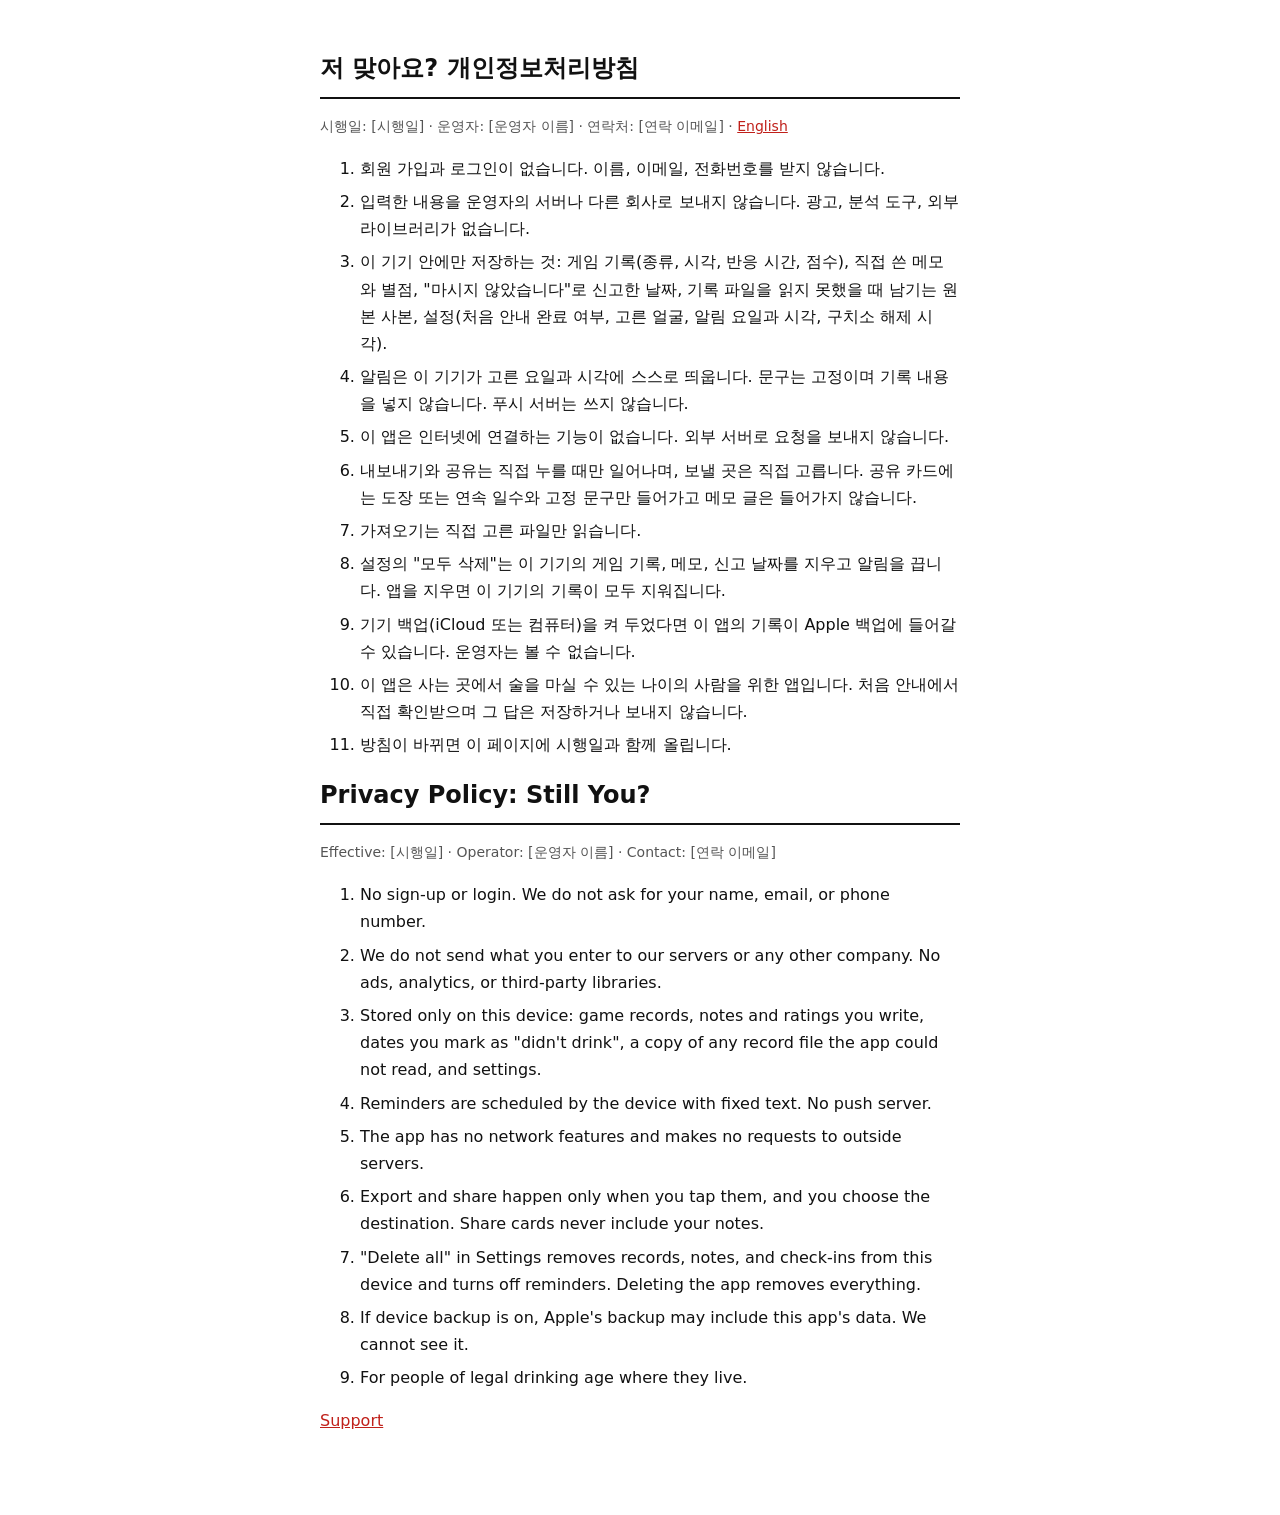
==== privacy.html @ a07ba0b7 "docs: support and privacy pages (placeholders for email and date)" ====
<!doctype html>
<html lang="ko"><head><meta charset="utf-8"><meta name="viewport" content="width=device-width,initial-scale=1">
<title>저 맞아요? 개인정보처리방침</title><link rel="stylesheet" href="style.css"></head>
<body><main>
<h1>저 맞아요? 개인정보처리방침</h1>
<p class="note">시행일: [시행일] · 운영자: [운영자 이름] · 연락처: [연락 이메일] · <a href="#en">English</a></p>
<ol>
<li>회원 가입과 로그인이 없습니다. 이름, 이메일, 전화번호를 받지 않습니다.</li>
<li>입력한 내용을 운영자의 서버나 다른 회사로 보내지 않습니다. 광고, 분석 도구, 외부 라이브러리가 없습니다.</li>
<li>이 기기 안에만 저장하는 것: 게임 기록(종류, 시각, 반응 시간, 점수), 직접 쓴 메모와 별점, "마시지 않았습니다"로 신고한 날짜, 기록 파일을 읽지 못했을 때 남기는 원본 사본, 설정(처음 안내 완료 여부, 고른 얼굴, 알림 요일과 시각, 구치소 해제 시각).</li>
<li>알림은 이 기기가 고른 요일과 시각에 스스로 띄웁니다. 문구는 고정이며 기록 내용을 넣지 않습니다. 푸시 서버는 쓰지 않습니다.</li>
<li>이 앱은 인터넷에 연결하는 기능이 없습니다. 외부 서버로 요청을 보내지 않습니다.</li>
<li>내보내기와 공유는 직접 누를 때만 일어나며, 보낼 곳은 직접 고릅니다. 공유 카드에는 도장 또는 연속 일수와 고정 문구만 들어가고 메모 글은 들어가지 않습니다.</li>
<li>가져오기는 직접 고른 파일만 읽습니다.</li>
<li>설정의 "모두 삭제"는 이 기기의 게임 기록, 메모, 신고 날짜를 지우고 알림을 끕니다. 앱을 지우면 이 기기의 기록이 모두 지워집니다.</li>
<li>기기 백업(iCloud 또는 컴퓨터)을 켜 두었다면 이 앱의 기록이 Apple 백업에 들어갈 수 있습니다. 운영자는 볼 수 없습니다.</li>
<li>이 앱은 사는 곳에서 술을 마실 수 있는 나이의 사람을 위한 앱입니다. 처음 안내에서 직접 확인받으며 그 답은 저장하거나 보내지 않습니다.</li>
<li>방침이 바뀌면 이 페이지에 시행일과 함께 올립니다.</li>
</ol>
<h1 id="en">Privacy Policy: Still You?</h1>
<p class="note">Effective: [시행일] · Operator: [운영자 이름] · Contact: [연락 이메일]</p>
<ol>
<li>No sign-up or login. We do not ask for your name, email, or phone number.</li>
<li>We do not send what you enter to our servers or any other company. No ads, analytics, or third-party libraries.</li>
<li>Stored only on this device: game records, notes and ratings you write, dates you mark as "didn't drink", a copy of any record file the app could not read, and settings.</li>
<li>Reminders are scheduled by the device with fixed text. No push server.</li>
<li>The app has no network features and makes no requests to outside servers.</li>
<li>Export and share happen only when you tap them, and you choose the destination. Share cards never include your notes.</li>
<li>"Delete all" in Settings removes records, notes, and check-ins from this device and turns off reminders. Deleting the app removes everything.</li>
<li>If device backup is on, Apple's backup may include this app's data. We cannot see it.</li>
<li>For people of legal drinking age where they live.</li>
</ol>
<p><a href="index.html">Support</a></p>
</main></body></html>
---- style.css ----
:root{--ink:#111;--sub:#555;--bg:#fff;--line:#111;--mark:#c0201a}
@media (prefers-color-scheme:dark){:root{--ink:#eee;--sub:#aaa;--bg:#111;--line:#eee;--mark:#ff6b63}}
body{margin:0;background:var(--bg);color:var(--ink);font:16px/1.7 -apple-system,"Apple SD Gothic Neo",system-ui,sans-serif}
main{max-width:640px;margin:0 auto;padding:32px 16px 64px}
h1{font-size:24px;border-bottom:2px solid var(--line);padding-bottom:8px}
h2{font-size:18px;margin-top:32px}
a{color:var(--mark)}
.note{color:var(--sub);font-size:14px}
li{margin:6px 0}
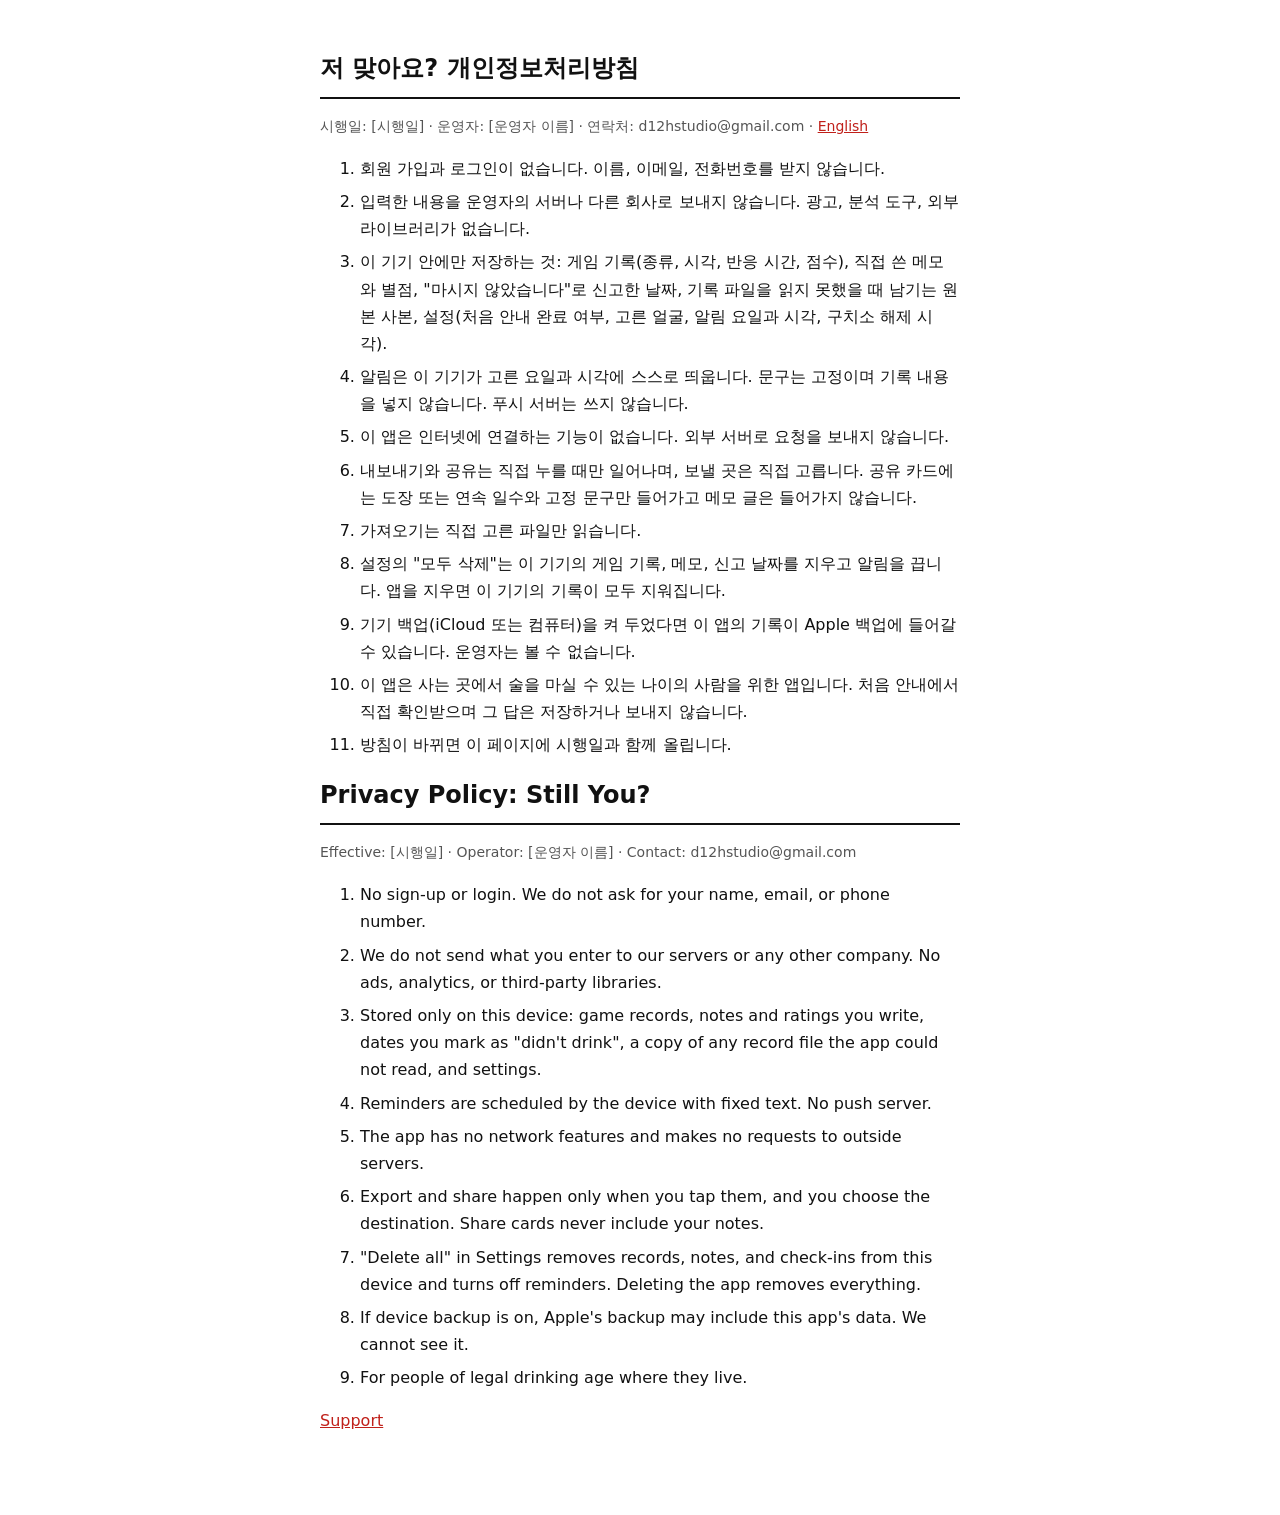
==== commit 0659706d: "docs: fill contact email" ====
--- a/privacy.html
+++ b/privacy.html
@@ -3,7 +3,7 @@
 <title>저 맞아요? 개인정보처리방침</title><link rel="stylesheet" href="style.css"></head>
 <body><main>
 <h1>저 맞아요? 개인정보처리방침</h1>
-<p class="note">시행일: [시행일] · 운영자: [운영자 이름] · 연락처: [연락 이메일] · <a href="#en">English</a></p>
+<p class="note">시행일: [시행일] · 운영자: [운영자 이름] · 연락처: d12hstudio@gmail.com · <a href="#en">English</a></p>
 <ol>
 <li>회원 가입과 로그인이 없습니다. 이름, 이메일, 전화번호를 받지 않습니다.</li>
 <li>입력한 내용을 운영자의 서버나 다른 회사로 보내지 않습니다. 광고, 분석 도구, 외부 라이브러리가 없습니다.</li>
@@ -18,7 +18,7 @@
 <li>방침이 바뀌면 이 페이지에 시행일과 함께 올립니다.</li>
 </ol>
 <h1 id="en">Privacy Policy: Still You?</h1>
-<p class="note">Effective: [시행일] · Operator: [운영자 이름] · Contact: [연락 이메일]</p>
+<p class="note">Effective: [시행일] · Operator: [운영자 이름] · Contact: d12hstudio@gmail.com</p>
 <ol>
 <li>No sign-up or login. We do not ask for your name, email, or phone number.</li>
 <li>We do not send what you enter to our servers or any other company. No ads, analytics, or third-party libraries.</li>
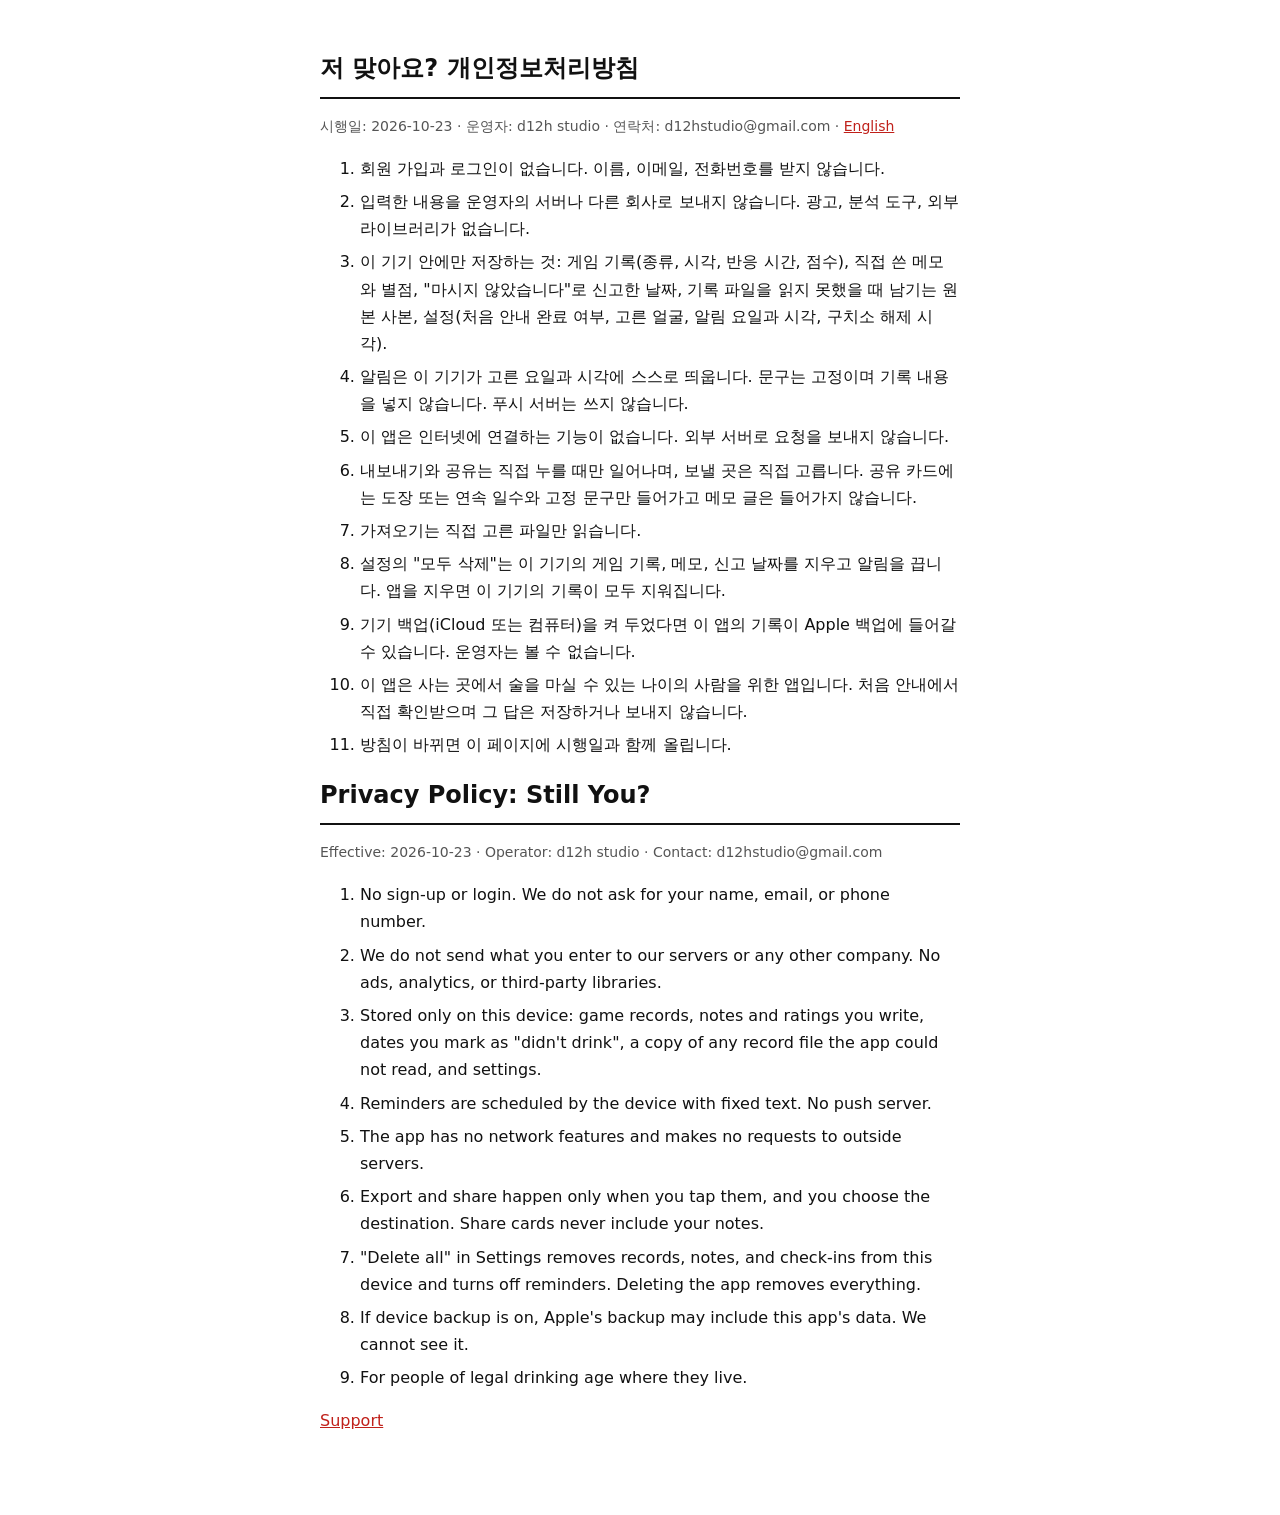
==== commit 7f8b1e82: "docs: fill effective date and operator" ====
--- a/privacy.html
+++ b/privacy.html
@@ -3,7 +3,7 @@
 <title>저 맞아요? 개인정보처리방침</title><link rel="stylesheet" href="style.css"></head>
 <body><main>
 <h1>저 맞아요? 개인정보처리방침</h1>
-<p class="note">시행일: [시행일] · 운영자: [운영자 이름] · 연락처: d12hstudio@gmail.com · <a href="#en">English</a></p>
+<p class="note">시행일: 2026-10-23 · 운영자: d12h studio · 연락처: d12hstudio@gmail.com · <a href="#en">English</a></p>
 <ol>
 <li>회원 가입과 로그인이 없습니다. 이름, 이메일, 전화번호를 받지 않습니다.</li>
 <li>입력한 내용을 운영자의 서버나 다른 회사로 보내지 않습니다. 광고, 분석 도구, 외부 라이브러리가 없습니다.</li>
@@ -18,7 +18,7 @@
 <li>방침이 바뀌면 이 페이지에 시행일과 함께 올립니다.</li>
 </ol>
 <h1 id="en">Privacy Policy: Still You?</h1>
-<p class="note">Effective: [시행일] · Operator: [운영자 이름] · Contact: d12hstudio@gmail.com</p>
+<p class="note">Effective: 2026-10-23 · Operator: d12h studio · Contact: d12hstudio@gmail.com</p>
 <ol>
 <li>No sign-up or login. We do not ask for your name, email, or phone number.</li>
 <li>We do not send what you enter to our servers or any other company. No ads, analytics, or third-party libraries.</li>
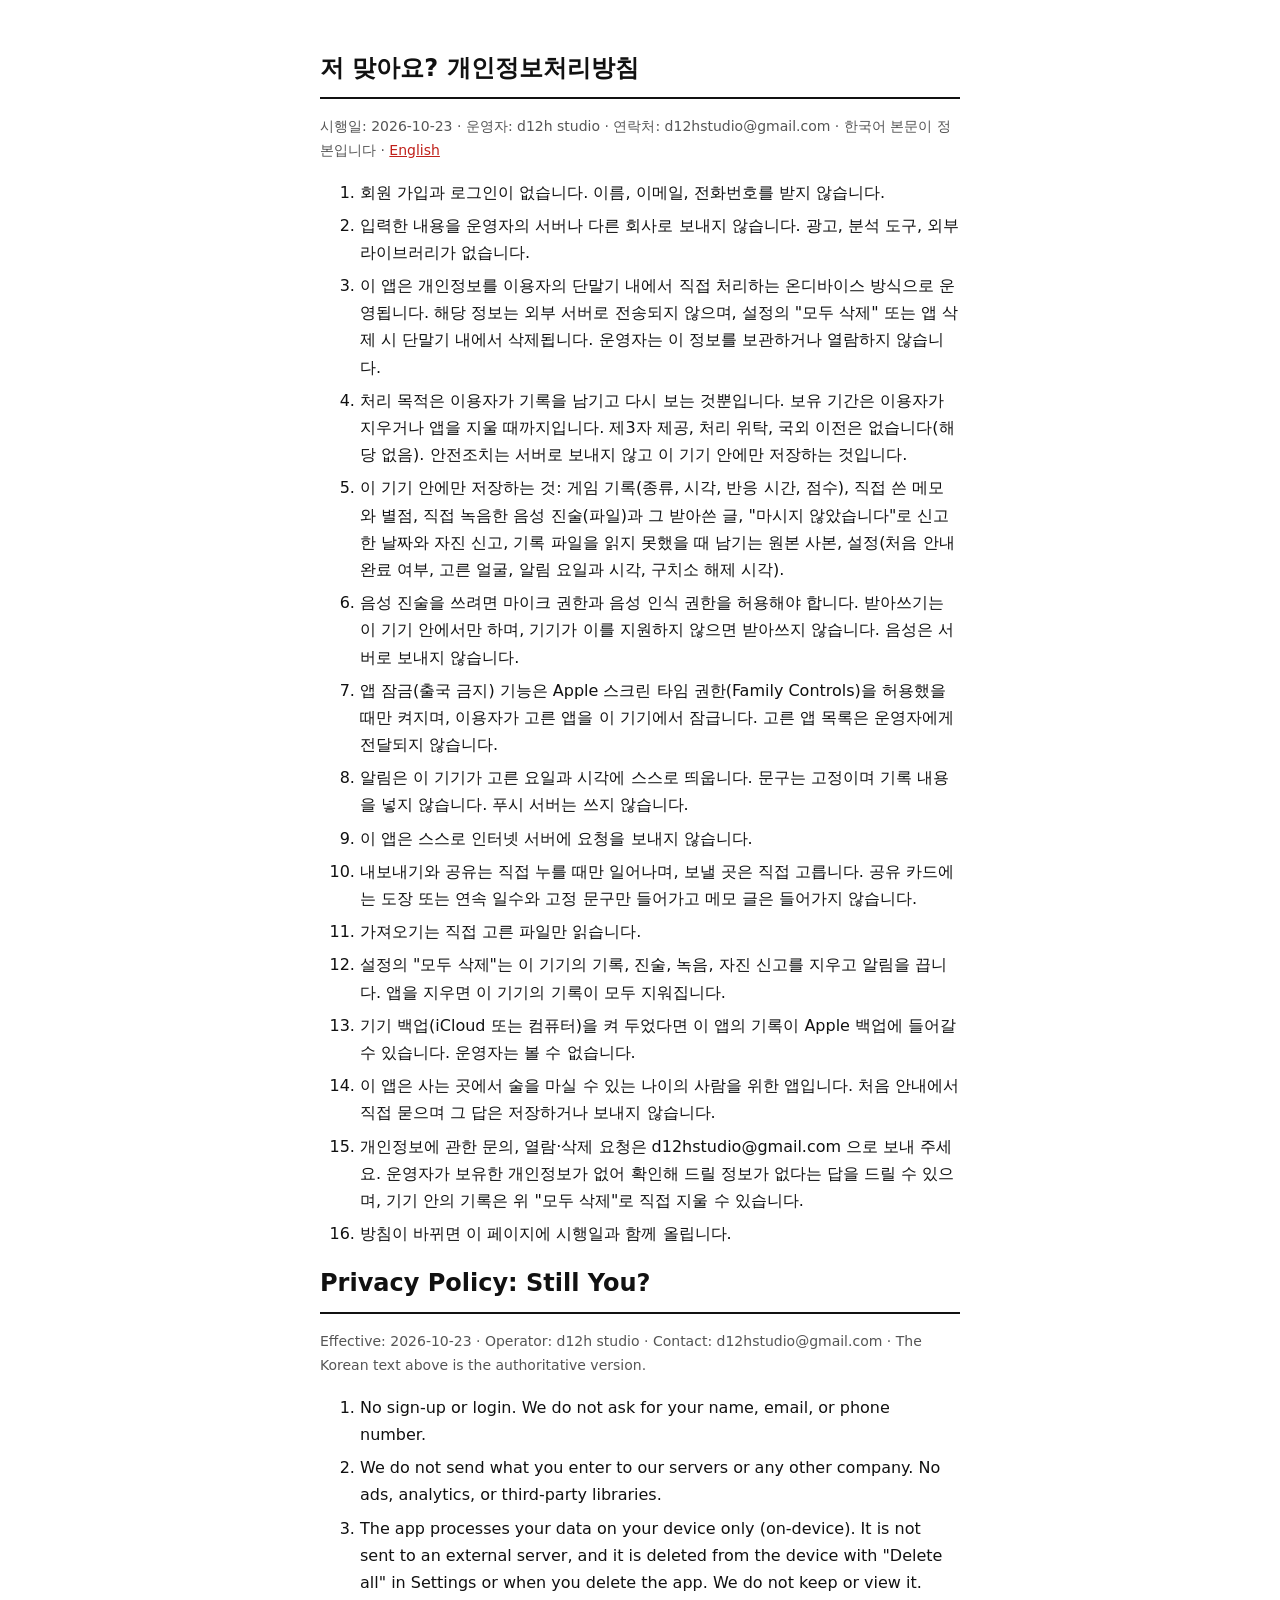
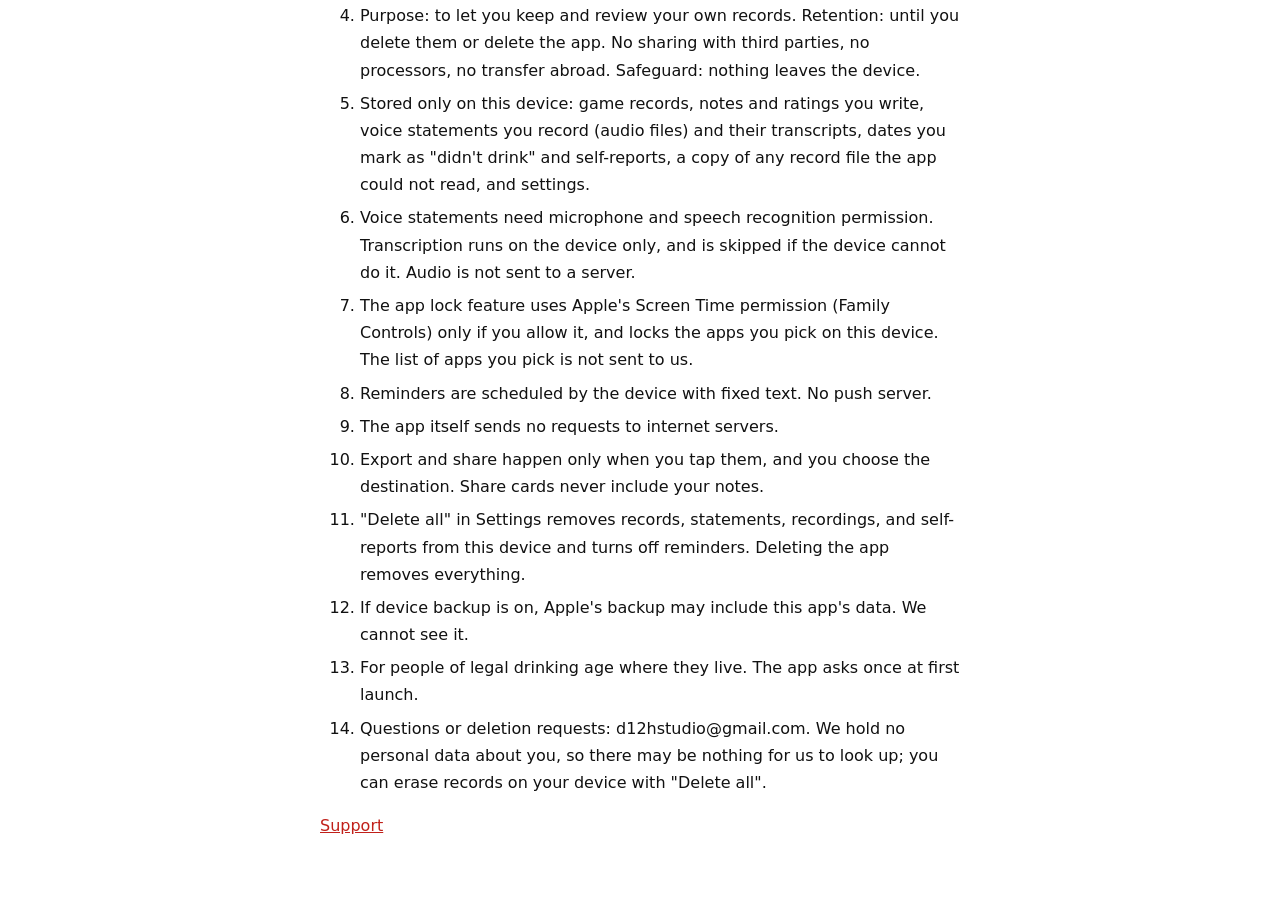
==== commit 7ea515d2: "docs: privacy policy covers voice, app lock, retention, on-device wording" ====
--- a/privacy.html
+++ b/privacy.html
@@ -3,32 +3,42 @@
 <title>저 맞아요? 개인정보처리방침</title><link rel="stylesheet" href="style.css"></head>
 <body><main>
 <h1>저 맞아요? 개인정보처리방침</h1>
-<p class="note">시행일: 2026-10-23 · 운영자: d12h studio · 연락처: d12hstudio@gmail.com · <a href="#en">English</a></p>
+<p class="note">시행일: 2026-10-23 · 운영자: d12h studio · 연락처: d12hstudio@gmail.com · 한국어 본문이 정본입니다 · <a href="#en">English</a></p>
 <ol>
 <li>회원 가입과 로그인이 없습니다. 이름, 이메일, 전화번호를 받지 않습니다.</li>
 <li>입력한 내용을 운영자의 서버나 다른 회사로 보내지 않습니다. 광고, 분석 도구, 외부 라이브러리가 없습니다.</li>
-<li>이 기기 안에만 저장하는 것: 게임 기록(종류, 시각, 반응 시간, 점수), 직접 쓴 메모와 별점, "마시지 않았습니다"로 신고한 날짜, 기록 파일을 읽지 못했을 때 남기는 원본 사본, 설정(처음 안내 완료 여부, 고른 얼굴, 알림 요일과 시각, 구치소 해제 시각).</li>
+<li>이 앱은 개인정보를 이용자의 단말기 내에서 직접 처리하는 온디바이스 방식으로 운영됩니다. 해당 정보는 외부 서버로 전송되지 않으며, 설정의 "모두 삭제" 또는 앱 삭제 시 단말기 내에서 삭제됩니다. 운영자는 이 정보를 보관하거나 열람하지 않습니다.</li>
+<li>처리 목적은 이용자가 기록을 남기고 다시 보는 것뿐입니다. 보유 기간은 이용자가 지우거나 앱을 지울 때까지입니다. 제3자 제공, 처리 위탁, 국외 이전은 없습니다(해당 없음). 안전조치는 서버로 보내지 않고 이 기기 안에만 저장하는 것입니다.</li>
+<li>이 기기 안에만 저장하는 것: 게임 기록(종류, 시각, 반응 시간, 점수), 직접 쓴 메모와 별점, 직접 녹음한 음성 진술(파일)과 그 받아쓴 글, "마시지 않았습니다"로 신고한 날짜와 자진 신고, 기록 파일을 읽지 못했을 때 남기는 원본 사본, 설정(처음 안내 완료 여부, 고른 얼굴, 알림 요일과 시각, 구치소 해제 시각).</li>
+<li>음성 진술을 쓰려면 마이크 권한과 음성 인식 권한을 허용해야 합니다. 받아쓰기는 이 기기 안에서만 하며, 기기가 이를 지원하지 않으면 받아쓰지 않습니다. 음성은 서버로 보내지 않습니다.</li>
+<li>앱 잠금(출국 금지) 기능은 Apple 스크린 타임 권한(Family Controls)을 허용했을 때만 켜지며, 이용자가 고른 앱을 이 기기에서 잠급니다. 고른 앱 목록은 운영자에게 전달되지 않습니다.</li>
 <li>알림은 이 기기가 고른 요일과 시각에 스스로 띄웁니다. 문구는 고정이며 기록 내용을 넣지 않습니다. 푸시 서버는 쓰지 않습니다.</li>
-<li>이 앱은 인터넷에 연결하는 기능이 없습니다. 외부 서버로 요청을 보내지 않습니다.</li>
+<li>이 앱은 스스로 인터넷 서버에 요청을 보내지 않습니다.</li>
 <li>내보내기와 공유는 직접 누를 때만 일어나며, 보낼 곳은 직접 고릅니다. 공유 카드에는 도장 또는 연속 일수와 고정 문구만 들어가고 메모 글은 들어가지 않습니다.</li>
 <li>가져오기는 직접 고른 파일만 읽습니다.</li>
-<li>설정의 "모두 삭제"는 이 기기의 게임 기록, 메모, 신고 날짜를 지우고 알림을 끕니다. 앱을 지우면 이 기기의 기록이 모두 지워집니다.</li>
+<li>설정의 "모두 삭제"는 이 기기의 기록, 진술, 녹음, 자진 신고를 지우고 알림을 끕니다. 앱을 지우면 이 기기의 기록이 모두 지워집니다.</li>
 <li>기기 백업(iCloud 또는 컴퓨터)을 켜 두었다면 이 앱의 기록이 Apple 백업에 들어갈 수 있습니다. 운영자는 볼 수 없습니다.</li>
-<li>이 앱은 사는 곳에서 술을 마실 수 있는 나이의 사람을 위한 앱입니다. 처음 안내에서 직접 확인받으며 그 답은 저장하거나 보내지 않습니다.</li>
+<li>이 앱은 사는 곳에서 술을 마실 수 있는 나이의 사람을 위한 앱입니다. 처음 안내에서 직접 묻으며 그 답은 저장하거나 보내지 않습니다.</li>
+<li>개인정보에 관한 문의, 열람·삭제 요청은 d12hstudio@gmail.com 으로 보내 주세요. 운영자가 보유한 개인정보가 없어 확인해 드릴 정보가 없다는 답을 드릴 수 있으며, 기기 안의 기록은 위 "모두 삭제"로 직접 지울 수 있습니다.</li>
 <li>방침이 바뀌면 이 페이지에 시행일과 함께 올립니다.</li>
 </ol>
 <h1 id="en">Privacy Policy: Still You?</h1>
-<p class="note">Effective: 2026-10-23 · Operator: d12h studio · Contact: d12hstudio@gmail.com</p>
+<p class="note">Effective: 2026-10-23 · Operator: d12h studio · Contact: d12hstudio@gmail.com · The Korean text above is the authoritative version.</p>
 <ol>
 <li>No sign-up or login. We do not ask for your name, email, or phone number.</li>
 <li>We do not send what you enter to our servers or any other company. No ads, analytics, or third-party libraries.</li>
-<li>Stored only on this device: game records, notes and ratings you write, dates you mark as "didn't drink", a copy of any record file the app could not read, and settings.</li>
+<li>The app processes your data on your device only (on-device). It is not sent to an external server, and it is deleted from the device with "Delete all" in Settings or when you delete the app. We do not keep or view it.</li>
+<li>Purpose: to let you keep and review your own records. Retention: until you delete them or delete the app. No sharing with third parties, no processors, no transfer abroad. Safeguard: nothing leaves the device.</li>
+<li>Stored only on this device: game records, notes and ratings you write, voice statements you record (audio files) and their transcripts, dates you mark as "didn't drink" and self-reports, a copy of any record file the app could not read, and settings.</li>
+<li>Voice statements need microphone and speech recognition permission. Transcription runs on the device only, and is skipped if the device cannot do it. Audio is not sent to a server.</li>
+<li>The app lock feature uses Apple's Screen Time permission (Family Controls) only if you allow it, and locks the apps you pick on this device. The list of apps you pick is not sent to us.</li>
 <li>Reminders are scheduled by the device with fixed text. No push server.</li>
-<li>The app has no network features and makes no requests to outside servers.</li>
+<li>The app itself sends no requests to internet servers.</li>
 <li>Export and share happen only when you tap them, and you choose the destination. Share cards never include your notes.</li>
-<li>"Delete all" in Settings removes records, notes, and check-ins from this device and turns off reminders. Deleting the app removes everything.</li>
+<li>"Delete all" in Settings removes records, statements, recordings, and self-reports from this device and turns off reminders. Deleting the app removes everything.</li>
 <li>If device backup is on, Apple's backup may include this app's data. We cannot see it.</li>
-<li>For people of legal drinking age where they live.</li>
+<li>For people of legal drinking age where they live. The app asks once at first launch.</li>
+<li>Questions or deletion requests: d12hstudio@gmail.com. We hold no personal data about you, so there may be nothing for us to look up; you can erase records on your device with "Delete all".</li>
 </ol>
 <p><a href="index.html">Support</a></p>
 </main></body></html>
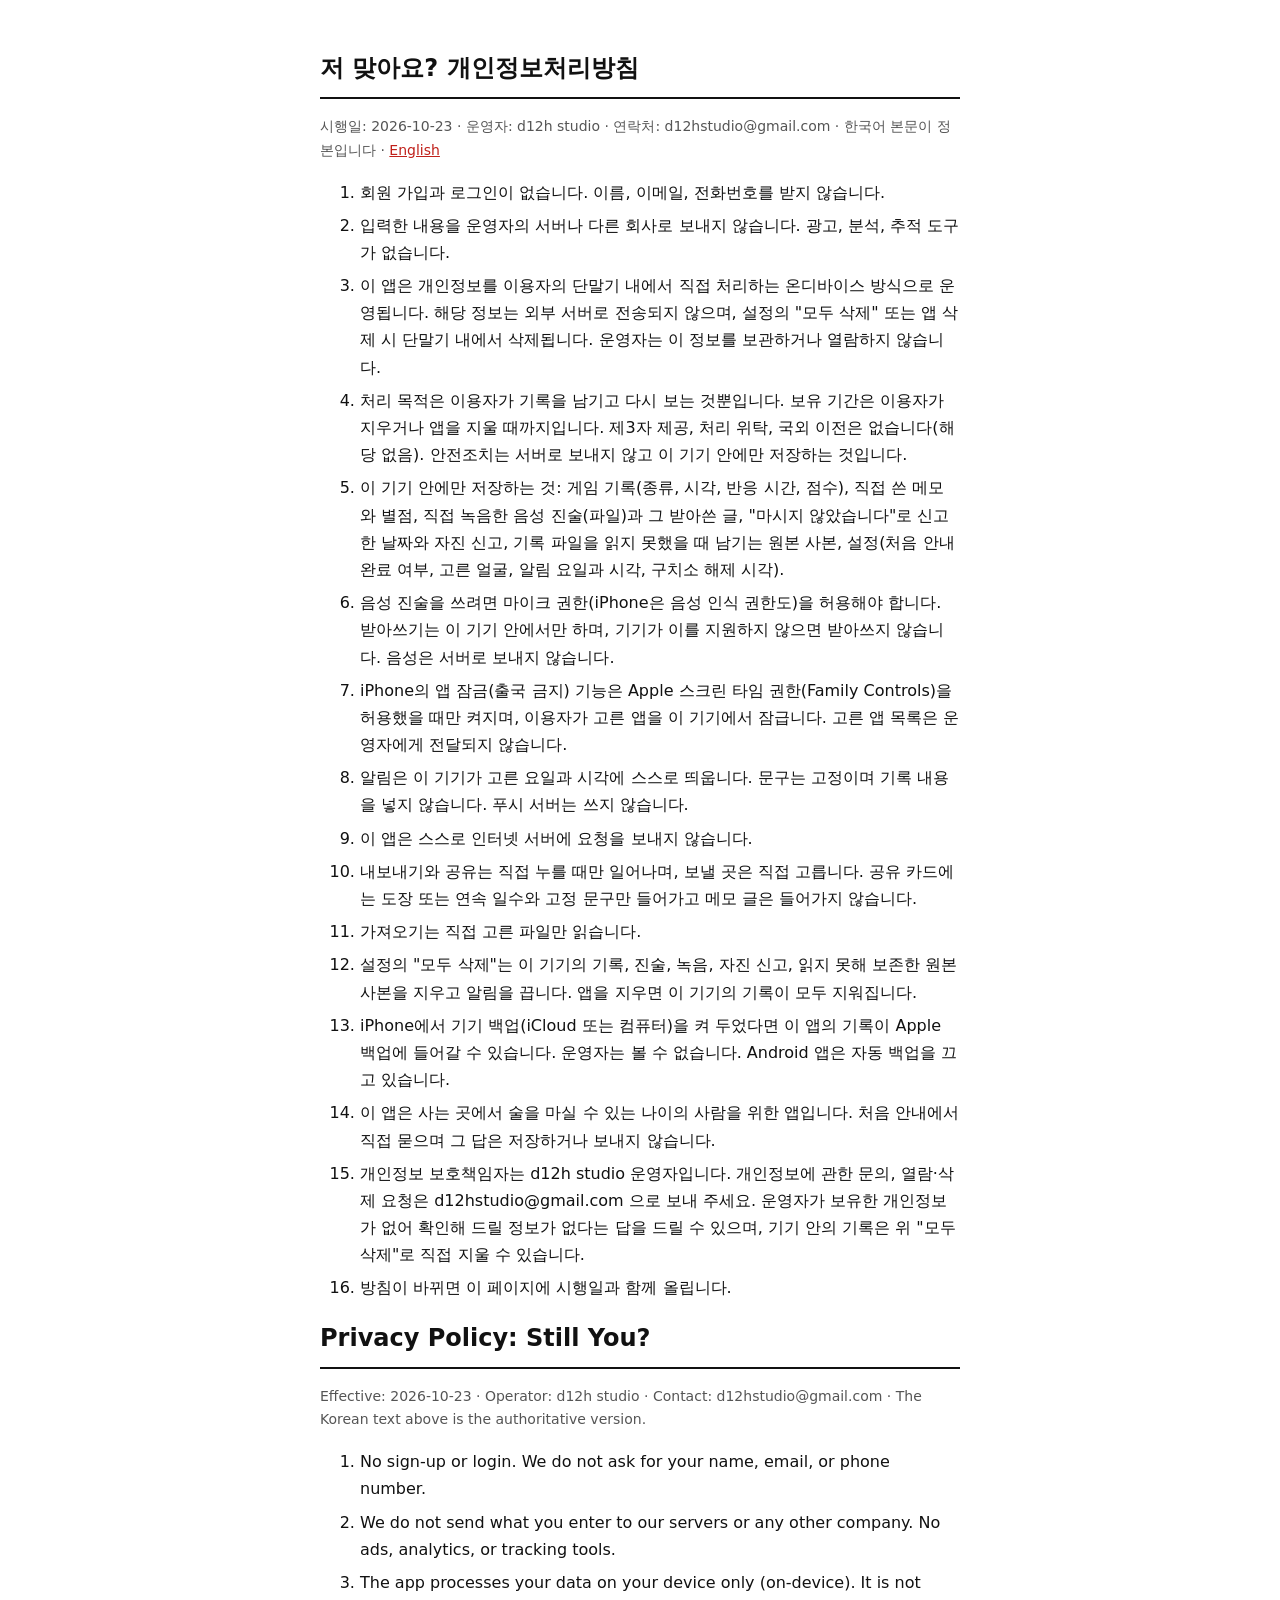
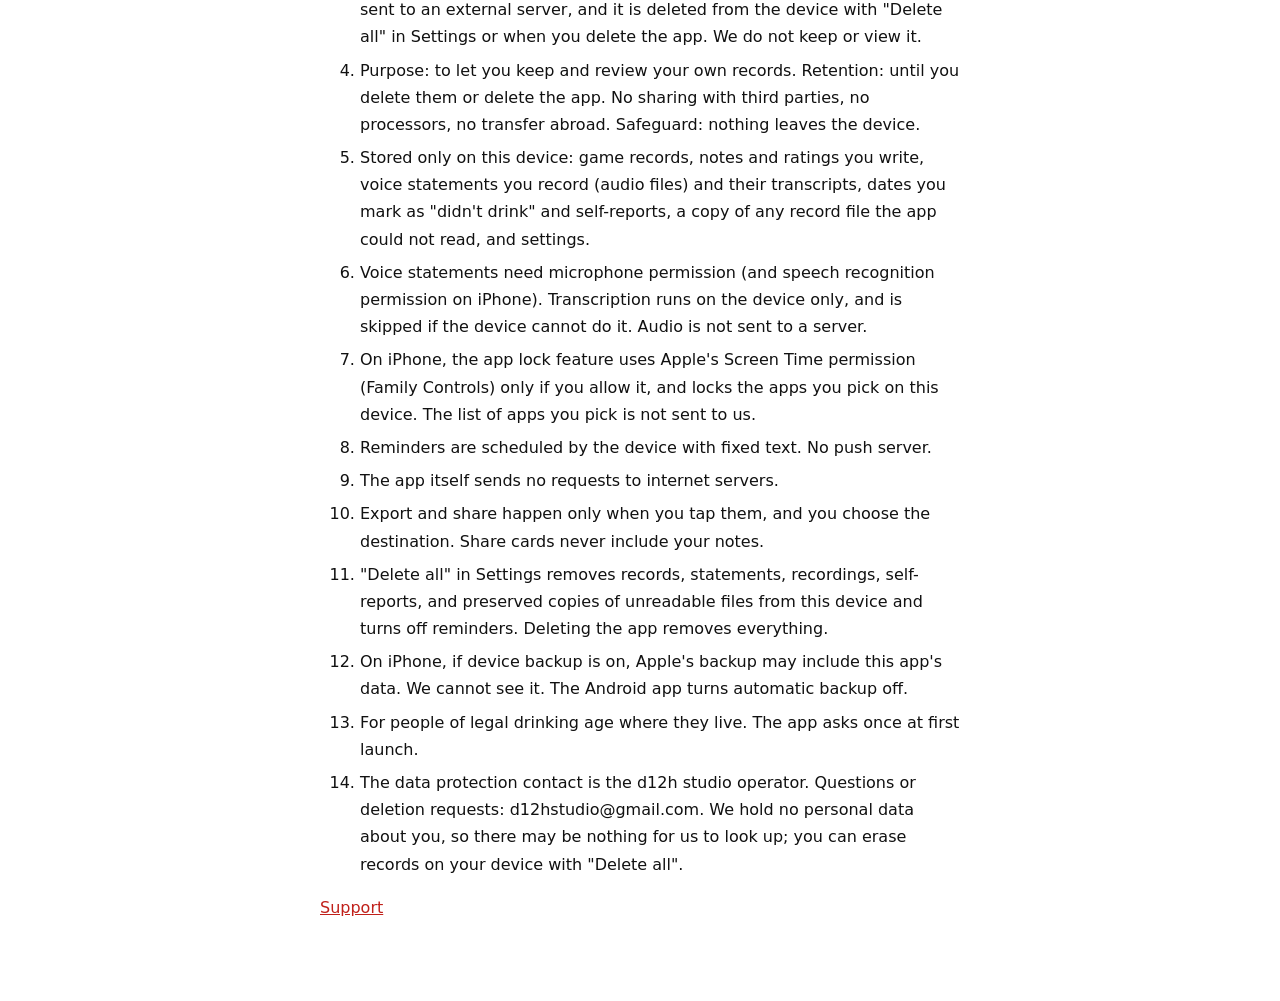
==== commit 3233c4e4: "docs: privacy policy iPhone and Android differences, data protection contact" ====
--- a/privacy.html
+++ b/privacy.html
@@ -6,39 +6,39 @@
 <p class="note">시행일: 2026-10-23 · 운영자: d12h studio · 연락처: d12hstudio@gmail.com · 한국어 본문이 정본입니다 · <a href="#en">English</a></p>
 <ol>
 <li>회원 가입과 로그인이 없습니다. 이름, 이메일, 전화번호를 받지 않습니다.</li>
-<li>입력한 내용을 운영자의 서버나 다른 회사로 보내지 않습니다. 광고, 분석 도구, 외부 라이브러리가 없습니다.</li>
+<li>입력한 내용을 운영자의 서버나 다른 회사로 보내지 않습니다. 광고, 분석, 추적 도구가 없습니다.</li>
 <li>이 앱은 개인정보를 이용자의 단말기 내에서 직접 처리하는 온디바이스 방식으로 운영됩니다. 해당 정보는 외부 서버로 전송되지 않으며, 설정의 "모두 삭제" 또는 앱 삭제 시 단말기 내에서 삭제됩니다. 운영자는 이 정보를 보관하거나 열람하지 않습니다.</li>
 <li>처리 목적은 이용자가 기록을 남기고 다시 보는 것뿐입니다. 보유 기간은 이용자가 지우거나 앱을 지울 때까지입니다. 제3자 제공, 처리 위탁, 국외 이전은 없습니다(해당 없음). 안전조치는 서버로 보내지 않고 이 기기 안에만 저장하는 것입니다.</li>
 <li>이 기기 안에만 저장하는 것: 게임 기록(종류, 시각, 반응 시간, 점수), 직접 쓴 메모와 별점, 직접 녹음한 음성 진술(파일)과 그 받아쓴 글, "마시지 않았습니다"로 신고한 날짜와 자진 신고, 기록 파일을 읽지 못했을 때 남기는 원본 사본, 설정(처음 안내 완료 여부, 고른 얼굴, 알림 요일과 시각, 구치소 해제 시각).</li>
-<li>음성 진술을 쓰려면 마이크 권한과 음성 인식 권한을 허용해야 합니다. 받아쓰기는 이 기기 안에서만 하며, 기기가 이를 지원하지 않으면 받아쓰지 않습니다. 음성은 서버로 보내지 않습니다.</li>
-<li>앱 잠금(출국 금지) 기능은 Apple 스크린 타임 권한(Family Controls)을 허용했을 때만 켜지며, 이용자가 고른 앱을 이 기기에서 잠급니다. 고른 앱 목록은 운영자에게 전달되지 않습니다.</li>
+<li>음성 진술을 쓰려면 마이크 권한(iPhone은 음성 인식 권한도)을 허용해야 합니다. 받아쓰기는 이 기기 안에서만 하며, 기기가 이를 지원하지 않으면 받아쓰지 않습니다. 음성은 서버로 보내지 않습니다.</li>
+<li>iPhone의 앱 잠금(출국 금지) 기능은 Apple 스크린 타임 권한(Family Controls)을 허용했을 때만 켜지며, 이용자가 고른 앱을 이 기기에서 잠급니다. 고른 앱 목록은 운영자에게 전달되지 않습니다.</li>
 <li>알림은 이 기기가 고른 요일과 시각에 스스로 띄웁니다. 문구는 고정이며 기록 내용을 넣지 않습니다. 푸시 서버는 쓰지 않습니다.</li>
 <li>이 앱은 스스로 인터넷 서버에 요청을 보내지 않습니다.</li>
 <li>내보내기와 공유는 직접 누를 때만 일어나며, 보낼 곳은 직접 고릅니다. 공유 카드에는 도장 또는 연속 일수와 고정 문구만 들어가고 메모 글은 들어가지 않습니다.</li>
 <li>가져오기는 직접 고른 파일만 읽습니다.</li>
-<li>설정의 "모두 삭제"는 이 기기의 기록, 진술, 녹음, 자진 신고를 지우고 알림을 끕니다. 앱을 지우면 이 기기의 기록이 모두 지워집니다.</li>
-<li>기기 백업(iCloud 또는 컴퓨터)을 켜 두었다면 이 앱의 기록이 Apple 백업에 들어갈 수 있습니다. 운영자는 볼 수 없습니다.</li>
+<li>설정의 "모두 삭제"는 이 기기의 기록, 진술, 녹음, 자진 신고, 읽지 못해 보존한 원본 사본을 지우고 알림을 끕니다. 앱을 지우면 이 기기의 기록이 모두 지워집니다.</li>
+<li>iPhone에서 기기 백업(iCloud 또는 컴퓨터)을 켜 두었다면 이 앱의 기록이 Apple 백업에 들어갈 수 있습니다. 운영자는 볼 수 없습니다. Android 앱은 자동 백업을 끄고 있습니다.</li>
 <li>이 앱은 사는 곳에서 술을 마실 수 있는 나이의 사람을 위한 앱입니다. 처음 안내에서 직접 묻으며 그 답은 저장하거나 보내지 않습니다.</li>
-<li>개인정보에 관한 문의, 열람·삭제 요청은 d12hstudio@gmail.com 으로 보내 주세요. 운영자가 보유한 개인정보가 없어 확인해 드릴 정보가 없다는 답을 드릴 수 있으며, 기기 안의 기록은 위 "모두 삭제"로 직접 지울 수 있습니다.</li>
+<li>개인정보 보호책임자는 d12h studio 운영자입니다. 개인정보에 관한 문의, 열람·삭제 요청은 d12hstudio@gmail.com 으로 보내 주세요. 운영자가 보유한 개인정보가 없어 확인해 드릴 정보가 없다는 답을 드릴 수 있으며, 기기 안의 기록은 위 "모두 삭제"로 직접 지울 수 있습니다.</li>
 <li>방침이 바뀌면 이 페이지에 시행일과 함께 올립니다.</li>
 </ol>
 <h1 id="en">Privacy Policy: Still You?</h1>
 <p class="note">Effective: 2026-10-23 · Operator: d12h studio · Contact: d12hstudio@gmail.com · The Korean text above is the authoritative version.</p>
 <ol>
 <li>No sign-up or login. We do not ask for your name, email, or phone number.</li>
-<li>We do not send what you enter to our servers or any other company. No ads, analytics, or third-party libraries.</li>
+<li>We do not send what you enter to our servers or any other company. No ads, analytics, or tracking tools.</li>
 <li>The app processes your data on your device only (on-device). It is not sent to an external server, and it is deleted from the device with "Delete all" in Settings or when you delete the app. We do not keep or view it.</li>
 <li>Purpose: to let you keep and review your own records. Retention: until you delete them or delete the app. No sharing with third parties, no processors, no transfer abroad. Safeguard: nothing leaves the device.</li>
 <li>Stored only on this device: game records, notes and ratings you write, voice statements you record (audio files) and their transcripts, dates you mark as "didn't drink" and self-reports, a copy of any record file the app could not read, and settings.</li>
-<li>Voice statements need microphone and speech recognition permission. Transcription runs on the device only, and is skipped if the device cannot do it. Audio is not sent to a server.</li>
-<li>The app lock feature uses Apple's Screen Time permission (Family Controls) only if you allow it, and locks the apps you pick on this device. The list of apps you pick is not sent to us.</li>
+<li>Voice statements need microphone permission (and speech recognition permission on iPhone). Transcription runs on the device only, and is skipped if the device cannot do it. Audio is not sent to a server.</li>
+<li>On iPhone, the app lock feature uses Apple's Screen Time permission (Family Controls) only if you allow it, and locks the apps you pick on this device. The list of apps you pick is not sent to us.</li>
 <li>Reminders are scheduled by the device with fixed text. No push server.</li>
 <li>The app itself sends no requests to internet servers.</li>
 <li>Export and share happen only when you tap them, and you choose the destination. Share cards never include your notes.</li>
-<li>"Delete all" in Settings removes records, statements, recordings, and self-reports from this device and turns off reminders. Deleting the app removes everything.</li>
-<li>If device backup is on, Apple's backup may include this app's data. We cannot see it.</li>
+<li>"Delete all" in Settings removes records, statements, recordings, self-reports, and preserved copies of unreadable files from this device and turns off reminders. Deleting the app removes everything.</li>
+<li>On iPhone, if device backup is on, Apple's backup may include this app's data. We cannot see it. The Android app turns automatic backup off.</li>
 <li>For people of legal drinking age where they live. The app asks once at first launch.</li>
-<li>Questions or deletion requests: d12hstudio@gmail.com. We hold no personal data about you, so there may be nothing for us to look up; you can erase records on your device with "Delete all".</li>
+<li>The data protection contact is the d12h studio operator. Questions or deletion requests: d12hstudio@gmail.com. We hold no personal data about you, so there may be nothing for us to look up; you can erase records on your device with "Delete all".</li>
 </ol>
 <p><a href="index.html">Support</a></p>
 </main></body></html>
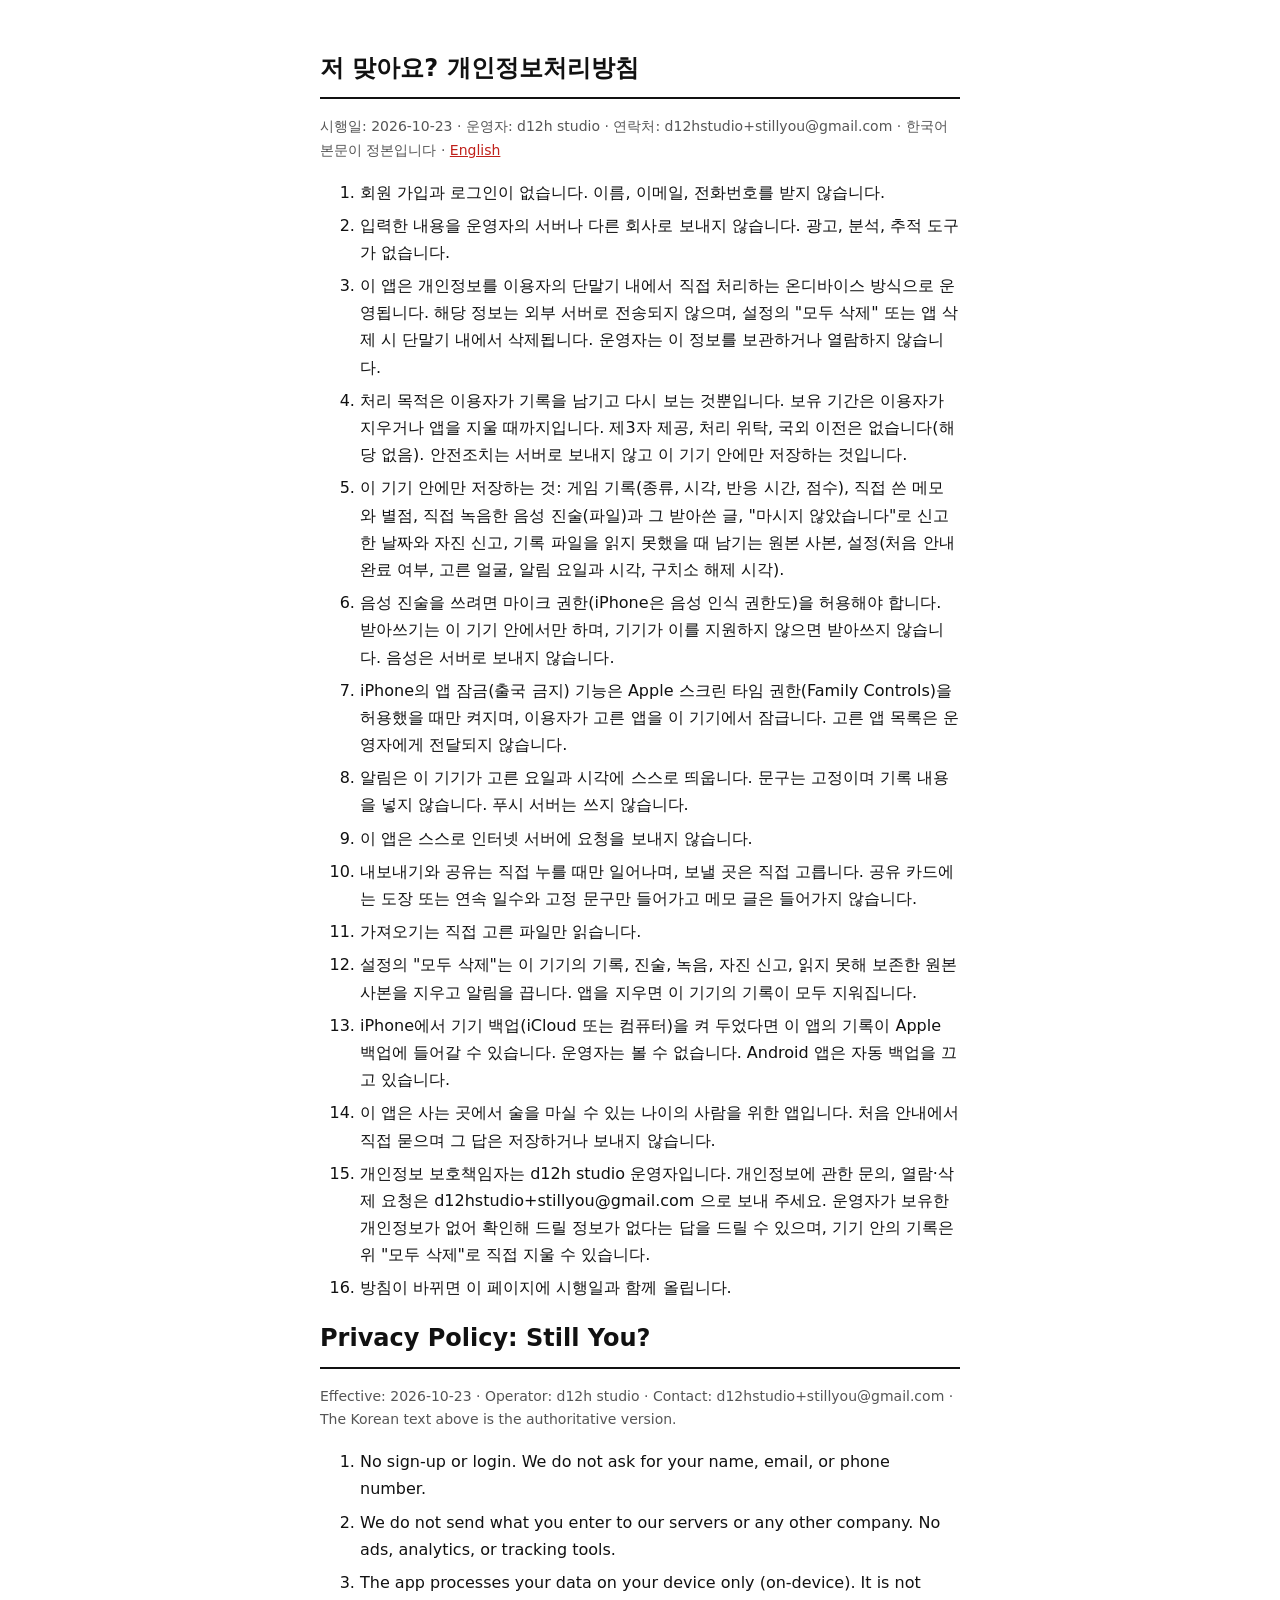
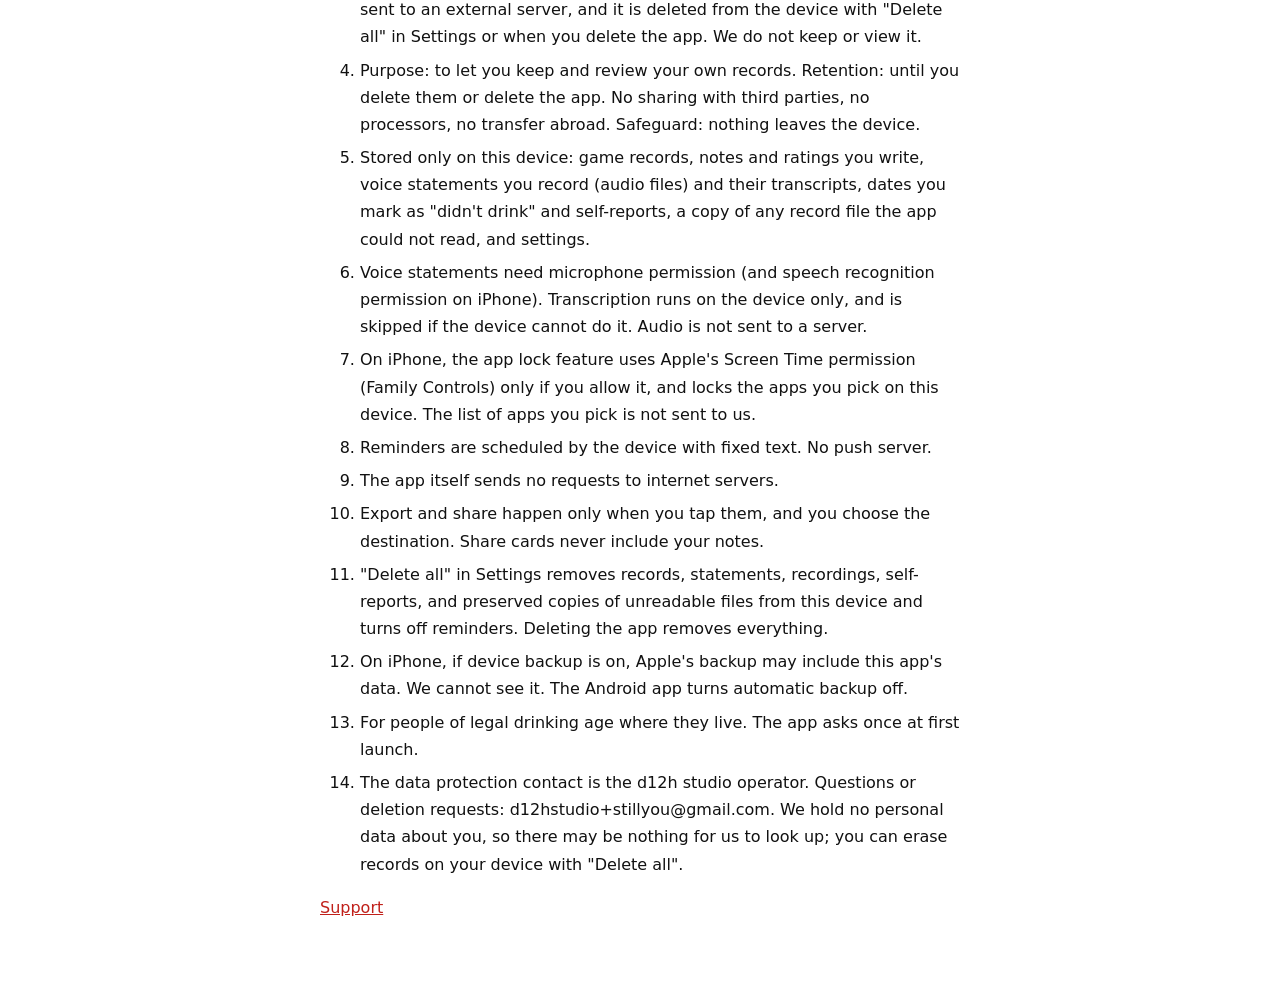
==== commit 9928b489: "docs: use +stillyou alias for support contact Co-Authored-By: Claude Sonnet 5.5 <noreply@anthropic.c" ====
--- a/privacy.html
+++ b/privacy.html
@@ -3,7 +3,7 @@
 <title>저 맞아요? 개인정보처리방침</title><link rel="stylesheet" href="style.css"></head>
 <body><main>
 <h1>저 맞아요? 개인정보처리방침</h1>
-<p class="note">시행일: 2026-10-23 · 운영자: d12h studio · 연락처: d12hstudio@gmail.com · 한국어 본문이 정본입니다 · <a href="#en">English</a></p>
+<p class="note">시행일: 2026-10-23 · 운영자: d12h studio · 연락처: d12hstudio+stillyou@gmail.com · 한국어 본문이 정본입니다 · <a href="#en">English</a></p>
 <ol>
 <li>회원 가입과 로그인이 없습니다. 이름, 이메일, 전화번호를 받지 않습니다.</li>
 <li>입력한 내용을 운영자의 서버나 다른 회사로 보내지 않습니다. 광고, 분석, 추적 도구가 없습니다.</li>
@@ -19,11 +19,11 @@
 <li>설정의 "모두 삭제"는 이 기기의 기록, 진술, 녹음, 자진 신고, 읽지 못해 보존한 원본 사본을 지우고 알림을 끕니다. 앱을 지우면 이 기기의 기록이 모두 지워집니다.</li>
 <li>iPhone에서 기기 백업(iCloud 또는 컴퓨터)을 켜 두었다면 이 앱의 기록이 Apple 백업에 들어갈 수 있습니다. 운영자는 볼 수 없습니다. Android 앱은 자동 백업을 끄고 있습니다.</li>
 <li>이 앱은 사는 곳에서 술을 마실 수 있는 나이의 사람을 위한 앱입니다. 처음 안내에서 직접 묻으며 그 답은 저장하거나 보내지 않습니다.</li>
-<li>개인정보 보호책임자는 d12h studio 운영자입니다. 개인정보에 관한 문의, 열람·삭제 요청은 d12hstudio@gmail.com 으로 보내 주세요. 운영자가 보유한 개인정보가 없어 확인해 드릴 정보가 없다는 답을 드릴 수 있으며, 기기 안의 기록은 위 "모두 삭제"로 직접 지울 수 있습니다.</li>
+<li>개인정보 보호책임자는 d12h studio 운영자입니다. 개인정보에 관한 문의, 열람·삭제 요청은 d12hstudio+stillyou@gmail.com 으로 보내 주세요. 운영자가 보유한 개인정보가 없어 확인해 드릴 정보가 없다는 답을 드릴 수 있으며, 기기 안의 기록은 위 "모두 삭제"로 직접 지울 수 있습니다.</li>
 <li>방침이 바뀌면 이 페이지에 시행일과 함께 올립니다.</li>
 </ol>
 <h1 id="en">Privacy Policy: Still You?</h1>
-<p class="note">Effective: 2026-10-23 · Operator: d12h studio · Contact: d12hstudio@gmail.com · The Korean text above is the authoritative version.</p>
+<p class="note">Effective: 2026-10-23 · Operator: d12h studio · Contact: d12hstudio+stillyou@gmail.com · The Korean text above is the authoritative version.</p>
 <ol>
 <li>No sign-up or login. We do not ask for your name, email, or phone number.</li>
 <li>We do not send what you enter to our servers or any other company. No ads, analytics, or tracking tools.</li>
@@ -38,7 +38,7 @@
 <li>"Delete all" in Settings removes records, statements, recordings, self-reports, and preserved copies of unreadable files from this device and turns off reminders. Deleting the app removes everything.</li>
 <li>On iPhone, if device backup is on, Apple's backup may include this app's data. We cannot see it. The Android app turns automatic backup off.</li>
 <li>For people of legal drinking age where they live. The app asks once at first launch.</li>
-<li>The data protection contact is the d12h studio operator. Questions or deletion requests: d12hstudio@gmail.com. We hold no personal data about you, so there may be nothing for us to look up; you can erase records on your device with "Delete all".</li>
+<li>The data protection contact is the d12h studio operator. Questions or deletion requests: d12hstudio+stillyou@gmail.com. We hold no personal data about you, so there may be nothing for us to look up; you can erase records on your device with "Delete all".</li>
 </ol>
 <p><a href="index.html">Support</a></p>
 </main></body></html>
--- a/style.css
+++ b/style.css
@@ -7,3 +7,4 @@
 a{color:var(--mark)}
 .note{color:var(--sub);font-size:14px}
 li{margin:6px 0}
+.shots{display:flex;gap:12px;margin:16px 0}.shots img{width:calc(50% - 6px);height:auto;border:1px solid var(--line)}
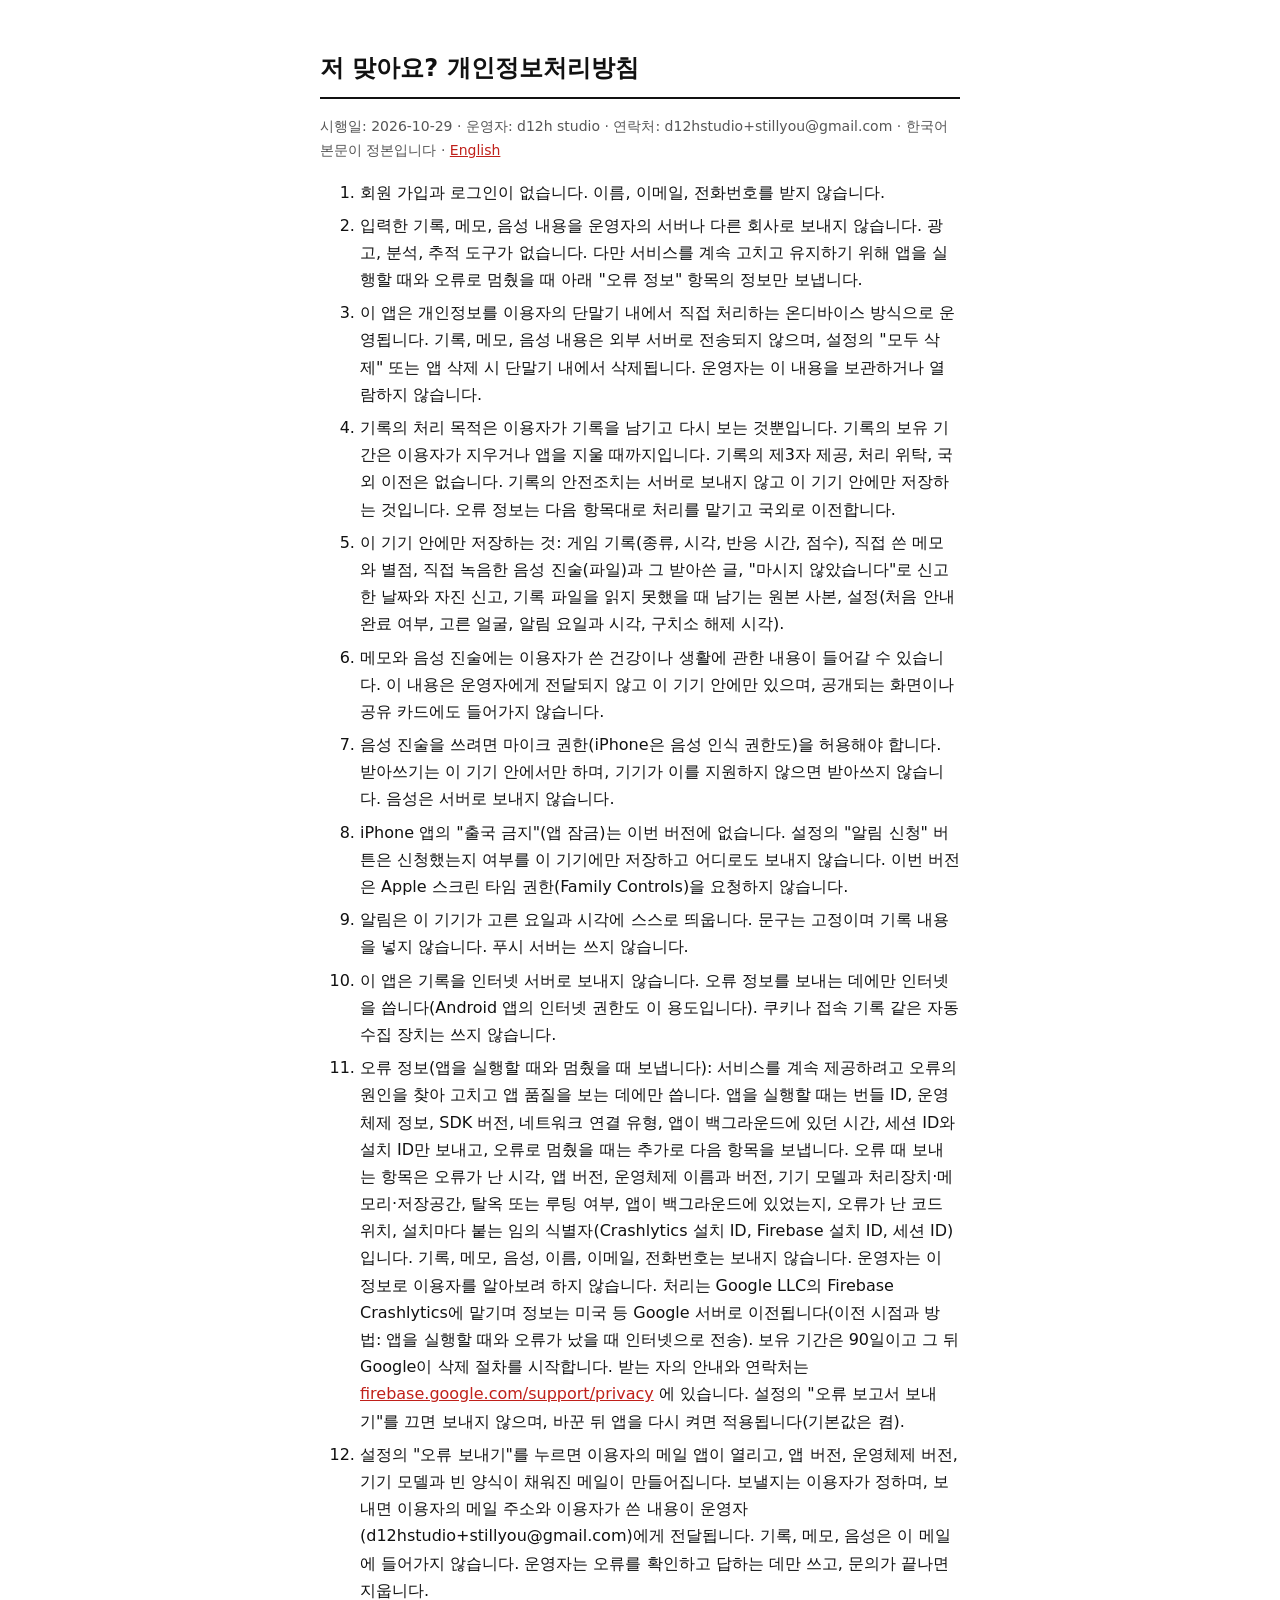
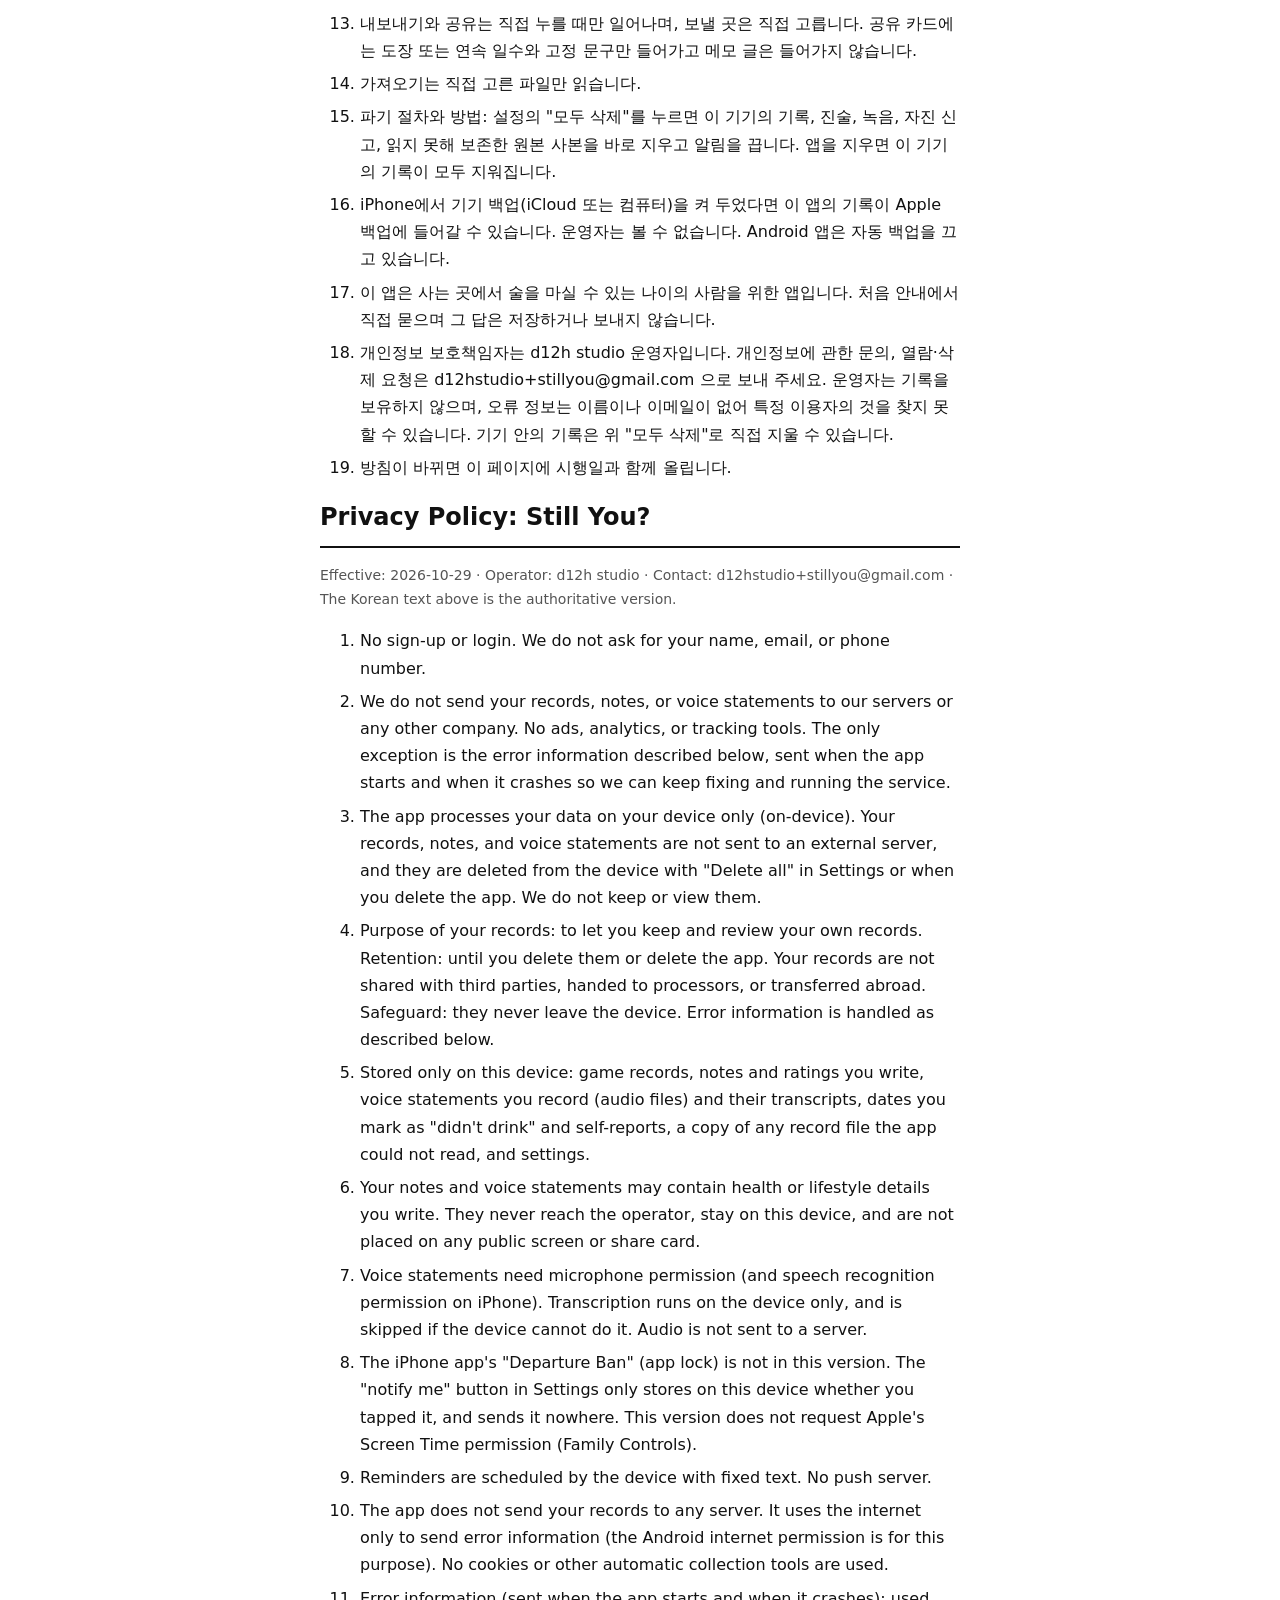
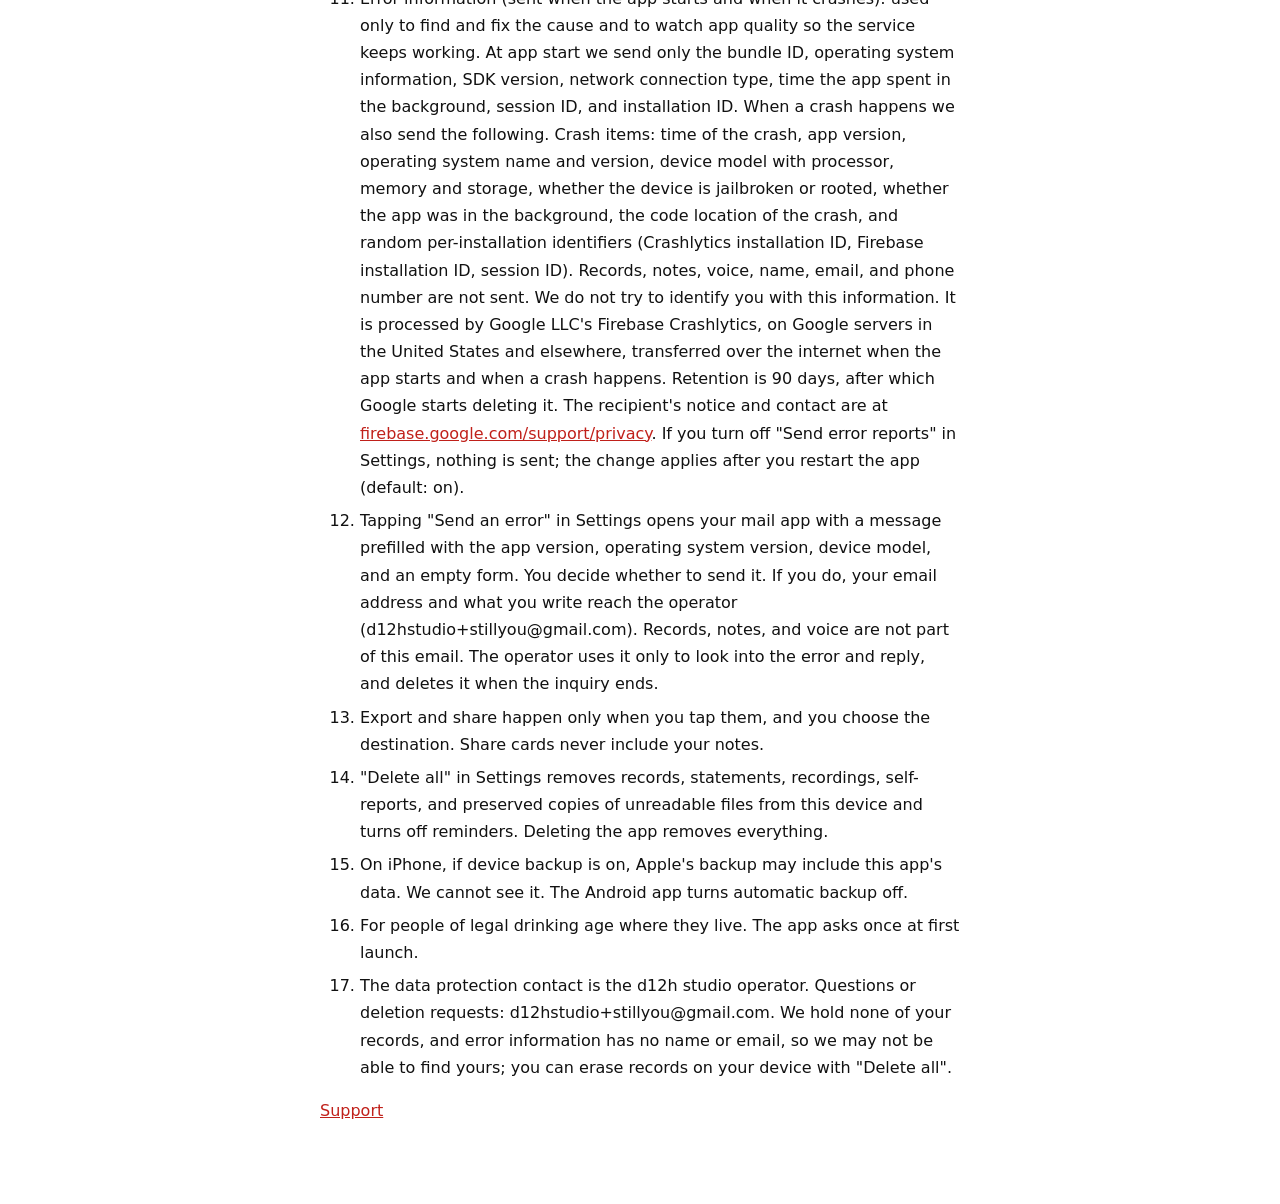
==== commit 9cbfc478: "site: update privacy policy (2026-10-29) Co-Authored-By: Claude Sonnet 5.5 <noreply@anthropic.com>" ====
--- a/privacy.html
+++ b/privacy.html
@@ -3,42 +3,48 @@
 <title>저 맞아요? 개인정보처리방침</title><link rel="stylesheet" href="style.css"></head>
 <body><main>
 <h1>저 맞아요? 개인정보처리방침</h1>
-<p class="note">시행일: 2026-10-23 · 운영자: d12h studio · 연락처: d12hstudio+stillyou@gmail.com · 한국어 본문이 정본입니다 · <a href="#en">English</a></p>
+<p class="note">시행일: 2026-10-29 · 운영자: d12h studio · 연락처: d12hstudio+stillyou@gmail.com · 한국어 본문이 정본입니다 · <a href="#en">English</a></p>
 <ol>
 <li>회원 가입과 로그인이 없습니다. 이름, 이메일, 전화번호를 받지 않습니다.</li>
-<li>입력한 내용을 운영자의 서버나 다른 회사로 보내지 않습니다. 광고, 분석, 추적 도구가 없습니다.</li>
-<li>이 앱은 개인정보를 이용자의 단말기 내에서 직접 처리하는 온디바이스 방식으로 운영됩니다. 해당 정보는 외부 서버로 전송되지 않으며, 설정의 "모두 삭제" 또는 앱 삭제 시 단말기 내에서 삭제됩니다. 운영자는 이 정보를 보관하거나 열람하지 않습니다.</li>
-<li>처리 목적은 이용자가 기록을 남기고 다시 보는 것뿐입니다. 보유 기간은 이용자가 지우거나 앱을 지울 때까지입니다. 제3자 제공, 처리 위탁, 국외 이전은 없습니다(해당 없음). 안전조치는 서버로 보내지 않고 이 기기 안에만 저장하는 것입니다.</li>
+<li>입력한 기록, 메모, 음성 내용을 운영자의 서버나 다른 회사로 보내지 않습니다. 광고, 분석, 추적 도구가 없습니다. 다만 서비스를 계속 고치고 유지하기 위해 앱을 실행할 때와 오류로 멈췄을 때 아래 "오류 정보" 항목의 정보만 보냅니다.</li>
+<li>이 앱은 개인정보를 이용자의 단말기 내에서 직접 처리하는 온디바이스 방식으로 운영됩니다. 기록, 메모, 음성 내용은 외부 서버로 전송되지 않으며, 설정의 "모두 삭제" 또는 앱 삭제 시 단말기 내에서 삭제됩니다. 운영자는 이 내용을 보관하거나 열람하지 않습니다.</li>
+<li>기록의 처리 목적은 이용자가 기록을 남기고 다시 보는 것뿐입니다. 기록의 보유 기간은 이용자가 지우거나 앱을 지울 때까지입니다. 기록의 제3자 제공, 처리 위탁, 국외 이전은 없습니다. 기록의 안전조치는 서버로 보내지 않고 이 기기 안에만 저장하는 것입니다. 오류 정보는 다음 항목대로 처리를 맡기고 국외로 이전합니다.</li>
 <li>이 기기 안에만 저장하는 것: 게임 기록(종류, 시각, 반응 시간, 점수), 직접 쓴 메모와 별점, 직접 녹음한 음성 진술(파일)과 그 받아쓴 글, "마시지 않았습니다"로 신고한 날짜와 자진 신고, 기록 파일을 읽지 못했을 때 남기는 원본 사본, 설정(처음 안내 완료 여부, 고른 얼굴, 알림 요일과 시각, 구치소 해제 시각).</li>
+<li>메모와 음성 진술에는 이용자가 쓴 건강이나 생활에 관한 내용이 들어갈 수 있습니다. 이 내용은 운영자에게 전달되지 않고 이 기기 안에만 있으며, 공개되는 화면이나 공유 카드에도 들어가지 않습니다.</li>
 <li>음성 진술을 쓰려면 마이크 권한(iPhone은 음성 인식 권한도)을 허용해야 합니다. 받아쓰기는 이 기기 안에서만 하며, 기기가 이를 지원하지 않으면 받아쓰지 않습니다. 음성은 서버로 보내지 않습니다.</li>
-<li>iPhone의 앱 잠금(출국 금지) 기능은 Apple 스크린 타임 권한(Family Controls)을 허용했을 때만 켜지며, 이용자가 고른 앱을 이 기기에서 잠급니다. 고른 앱 목록은 운영자에게 전달되지 않습니다.</li>
+<li>iPhone 앱의 "출국 금지"(앱 잠금)는 이번 버전에 없습니다. 설정의 "알림 신청" 버튼은 신청했는지 여부를 이 기기에만 저장하고 어디로도 보내지 않습니다. 이번 버전은 Apple 스크린 타임 권한(Family Controls)을 요청하지 않습니다.</li>
 <li>알림은 이 기기가 고른 요일과 시각에 스스로 띄웁니다. 문구는 고정이며 기록 내용을 넣지 않습니다. 푸시 서버는 쓰지 않습니다.</li>
-<li>이 앱은 스스로 인터넷 서버에 요청을 보내지 않습니다.</li>
+<li>이 앱은 기록을 인터넷 서버로 보내지 않습니다. 오류 정보를 보내는 데에만 인터넷을 씁니다(Android 앱의 인터넷 권한도 이 용도입니다). 쿠키나 접속 기록 같은 자동 수집 장치는 쓰지 않습니다.</li>
+<li>오류 정보(앱을 실행할 때와 멈췄을 때 보냅니다): 서비스를 계속 제공하려고 오류의 원인을 찾아 고치고 앱 품질을 보는 데에만 씁니다. 앱을 실행할 때는 번들 ID, 운영체제 정보, SDK 버전, 네트워크 연결 유형, 앱이 백그라운드에 있던 시간, 세션 ID와 설치 ID만 보내고, 오류로 멈췄을 때는 추가로 다음 항목을 보냅니다. 오류 때 보내는 항목은 오류가 난 시각, 앱 버전, 운영체제 이름과 버전, 기기 모델과 처리장치·메모리·저장공간, 탈옥 또는 루팅 여부, 앱이 백그라운드에 있었는지, 오류가 난 코드 위치, 설치마다 붙는 임의 식별자(Crashlytics 설치 ID, Firebase 설치 ID, 세션 ID)입니다. 기록, 메모, 음성, 이름, 이메일, 전화번호는 보내지 않습니다. 운영자는 이 정보로 이용자를 알아보려 하지 않습니다. 처리는 Google LLC의 Firebase Crashlytics에 맡기며 정보는 미국 등 Google 서버로 이전됩니다(이전 시점과 방법: 앱을 실행할 때와 오류가 났을 때 인터넷으로 전송). 보유 기간은 90일이고 그 뒤 Google이 삭제 절차를 시작합니다. 받는 자의 안내와 연락처는 <a href="https://firebase.google.com/support/privacy">firebase.google.com/support/privacy</a> 에 있습니다. 설정의 "오류 보고서 보내기"를 끄면 보내지 않으며, 바꾼 뒤 앱을 다시 켜면 적용됩니다(기본값은 켬).</li>
+<li>설정의 "오류 보내기"를 누르면 이용자의 메일 앱이 열리고, 앱 버전, 운영체제 버전, 기기 모델과 빈 양식이 채워진 메일이 만들어집니다. 보낼지는 이용자가 정하며, 보내면 이용자의 메일 주소와 이용자가 쓴 내용이 운영자(d12hstudio+stillyou@gmail.com)에게 전달됩니다. 기록, 메모, 음성은 이 메일에 들어가지 않습니다. 운영자는 오류를 확인하고 답하는 데만 쓰고, 문의가 끝나면 지웁니다.</li>
 <li>내보내기와 공유는 직접 누를 때만 일어나며, 보낼 곳은 직접 고릅니다. 공유 카드에는 도장 또는 연속 일수와 고정 문구만 들어가고 메모 글은 들어가지 않습니다.</li>
 <li>가져오기는 직접 고른 파일만 읽습니다.</li>
-<li>설정의 "모두 삭제"는 이 기기의 기록, 진술, 녹음, 자진 신고, 읽지 못해 보존한 원본 사본을 지우고 알림을 끕니다. 앱을 지우면 이 기기의 기록이 모두 지워집니다.</li>
+<li>파기 절차와 방법: 설정의 "모두 삭제"를 누르면 이 기기의 기록, 진술, 녹음, 자진 신고, 읽지 못해 보존한 원본 사본을 바로 지우고 알림을 끕니다. 앱을 지우면 이 기기의 기록이 모두 지워집니다.</li>
 <li>iPhone에서 기기 백업(iCloud 또는 컴퓨터)을 켜 두었다면 이 앱의 기록이 Apple 백업에 들어갈 수 있습니다. 운영자는 볼 수 없습니다. Android 앱은 자동 백업을 끄고 있습니다.</li>
 <li>이 앱은 사는 곳에서 술을 마실 수 있는 나이의 사람을 위한 앱입니다. 처음 안내에서 직접 묻으며 그 답은 저장하거나 보내지 않습니다.</li>
-<li>개인정보 보호책임자는 d12h studio 운영자입니다. 개인정보에 관한 문의, 열람·삭제 요청은 d12hstudio+stillyou@gmail.com 으로 보내 주세요. 운영자가 보유한 개인정보가 없어 확인해 드릴 정보가 없다는 답을 드릴 수 있으며, 기기 안의 기록은 위 "모두 삭제"로 직접 지울 수 있습니다.</li>
+<li>개인정보 보호책임자는 d12h studio 운영자입니다. 개인정보에 관한 문의, 열람·삭제 요청은 d12hstudio+stillyou@gmail.com 으로 보내 주세요. 운영자는 기록을 보유하지 않으며, 오류 정보는 이름이나 이메일이 없어 특정 이용자의 것을 찾지 못할 수 있습니다. 기기 안의 기록은 위 "모두 삭제"로 직접 지울 수 있습니다.</li>
 <li>방침이 바뀌면 이 페이지에 시행일과 함께 올립니다.</li>
 </ol>
 <h1 id="en">Privacy Policy: Still You?</h1>
-<p class="note">Effective: 2026-10-23 · Operator: d12h studio · Contact: d12hstudio+stillyou@gmail.com · The Korean text above is the authoritative version.</p>
+<p class="note">Effective: 2026-10-29 · Operator: d12h studio · Contact: d12hstudio+stillyou@gmail.com · The Korean text above is the authoritative version.</p>
 <ol>
 <li>No sign-up or login. We do not ask for your name, email, or phone number.</li>
-<li>We do not send what you enter to our servers or any other company. No ads, analytics, or tracking tools.</li>
-<li>The app processes your data on your device only (on-device). It is not sent to an external server, and it is deleted from the device with "Delete all" in Settings or when you delete the app. We do not keep or view it.</li>
-<li>Purpose: to let you keep and review your own records. Retention: until you delete them or delete the app. No sharing with third parties, no processors, no transfer abroad. Safeguard: nothing leaves the device.</li>
+<li>We do not send your records, notes, or voice statements to our servers or any other company. No ads, analytics, or tracking tools. The only exception is the error information described below, sent when the app starts and when it crashes so we can keep fixing and running the service.</li>
+<li>The app processes your data on your device only (on-device). Your records, notes, and voice statements are not sent to an external server, and they are deleted from the device with "Delete all" in Settings or when you delete the app. We do not keep or view them.</li>
+<li>Purpose of your records: to let you keep and review your own records. Retention: until you delete them or delete the app. Your records are not shared with third parties, handed to processors, or transferred abroad. Safeguard: they never leave the device. Error information is handled as described below.</li>
 <li>Stored only on this device: game records, notes and ratings you write, voice statements you record (audio files) and their transcripts, dates you mark as "didn't drink" and self-reports, a copy of any record file the app could not read, and settings.</li>
+<li>Your notes and voice statements may contain health or lifestyle details you write. They never reach the operator, stay on this device, and are not placed on any public screen or share card.</li>
 <li>Voice statements need microphone permission (and speech recognition permission on iPhone). Transcription runs on the device only, and is skipped if the device cannot do it. Audio is not sent to a server.</li>
-<li>On iPhone, the app lock feature uses Apple's Screen Time permission (Family Controls) only if you allow it, and locks the apps you pick on this device. The list of apps you pick is not sent to us.</li>
+<li>The iPhone app's "Departure Ban" (app lock) is not in this version. The "notify me" button in Settings only stores on this device whether you tapped it, and sends it nowhere. This version does not request Apple's Screen Time permission (Family Controls).</li>
 <li>Reminders are scheduled by the device with fixed text. No push server.</li>
-<li>The app itself sends no requests to internet servers.</li>
+<li>The app does not send your records to any server. It uses the internet only to send error information (the Android internet permission is for this purpose). No cookies or other automatic collection tools are used.</li>
+<li>Error information (sent when the app starts and when it crashes): used only to find and fix the cause and to watch app quality so the service keeps working. At app start we send only the bundle ID, operating system information, SDK version, network connection type, time the app spent in the background, session ID, and installation ID. When a crash happens we also send the following. Crash items: time of the crash, app version, operating system name and version, device model with processor, memory and storage, whether the device is jailbroken or rooted, whether the app was in the background, the code location of the crash, and random per-installation identifiers (Crashlytics installation ID, Firebase installation ID, session ID). Records, notes, voice, name, email, and phone number are not sent. We do not try to identify you with this information. It is processed by Google LLC's Firebase Crashlytics, on Google servers in the United States and elsewhere, transferred over the internet when the app starts and when a crash happens. Retention is 90 days, after which Google starts deleting it. The recipient's notice and contact are at <a href="https://firebase.google.com/support/privacy">firebase.google.com/support/privacy</a>. If you turn off "Send error reports" in Settings, nothing is sent; the change applies after you restart the app (default: on).</li>
+<li>Tapping "Send an error" in Settings opens your mail app with a message prefilled with the app version, operating system version, device model, and an empty form. You decide whether to send it. If you do, your email address and what you write reach the operator (d12hstudio+stillyou@gmail.com). Records, notes, and voice are not part of this email. The operator uses it only to look into the error and reply, and deletes it when the inquiry ends.</li>
 <li>Export and share happen only when you tap them, and you choose the destination. Share cards never include your notes.</li>
 <li>"Delete all" in Settings removes records, statements, recordings, self-reports, and preserved copies of unreadable files from this device and turns off reminders. Deleting the app removes everything.</li>
 <li>On iPhone, if device backup is on, Apple's backup may include this app's data. We cannot see it. The Android app turns automatic backup off.</li>
 <li>For people of legal drinking age where they live. The app asks once at first launch.</li>
-<li>The data protection contact is the d12h studio operator. Questions or deletion requests: d12hstudio+stillyou@gmail.com. We hold no personal data about you, so there may be nothing for us to look up; you can erase records on your device with "Delete all".</li>
+<li>The data protection contact is the d12h studio operator. Questions or deletion requests: d12hstudio+stillyou@gmail.com. We hold none of your records, and error information has no name or email, so we may not be able to find yours; you can erase records on your device with "Delete all".</li>
 </ol>
 <p><a href="index.html">Support</a></p>
 </main></body></html>
